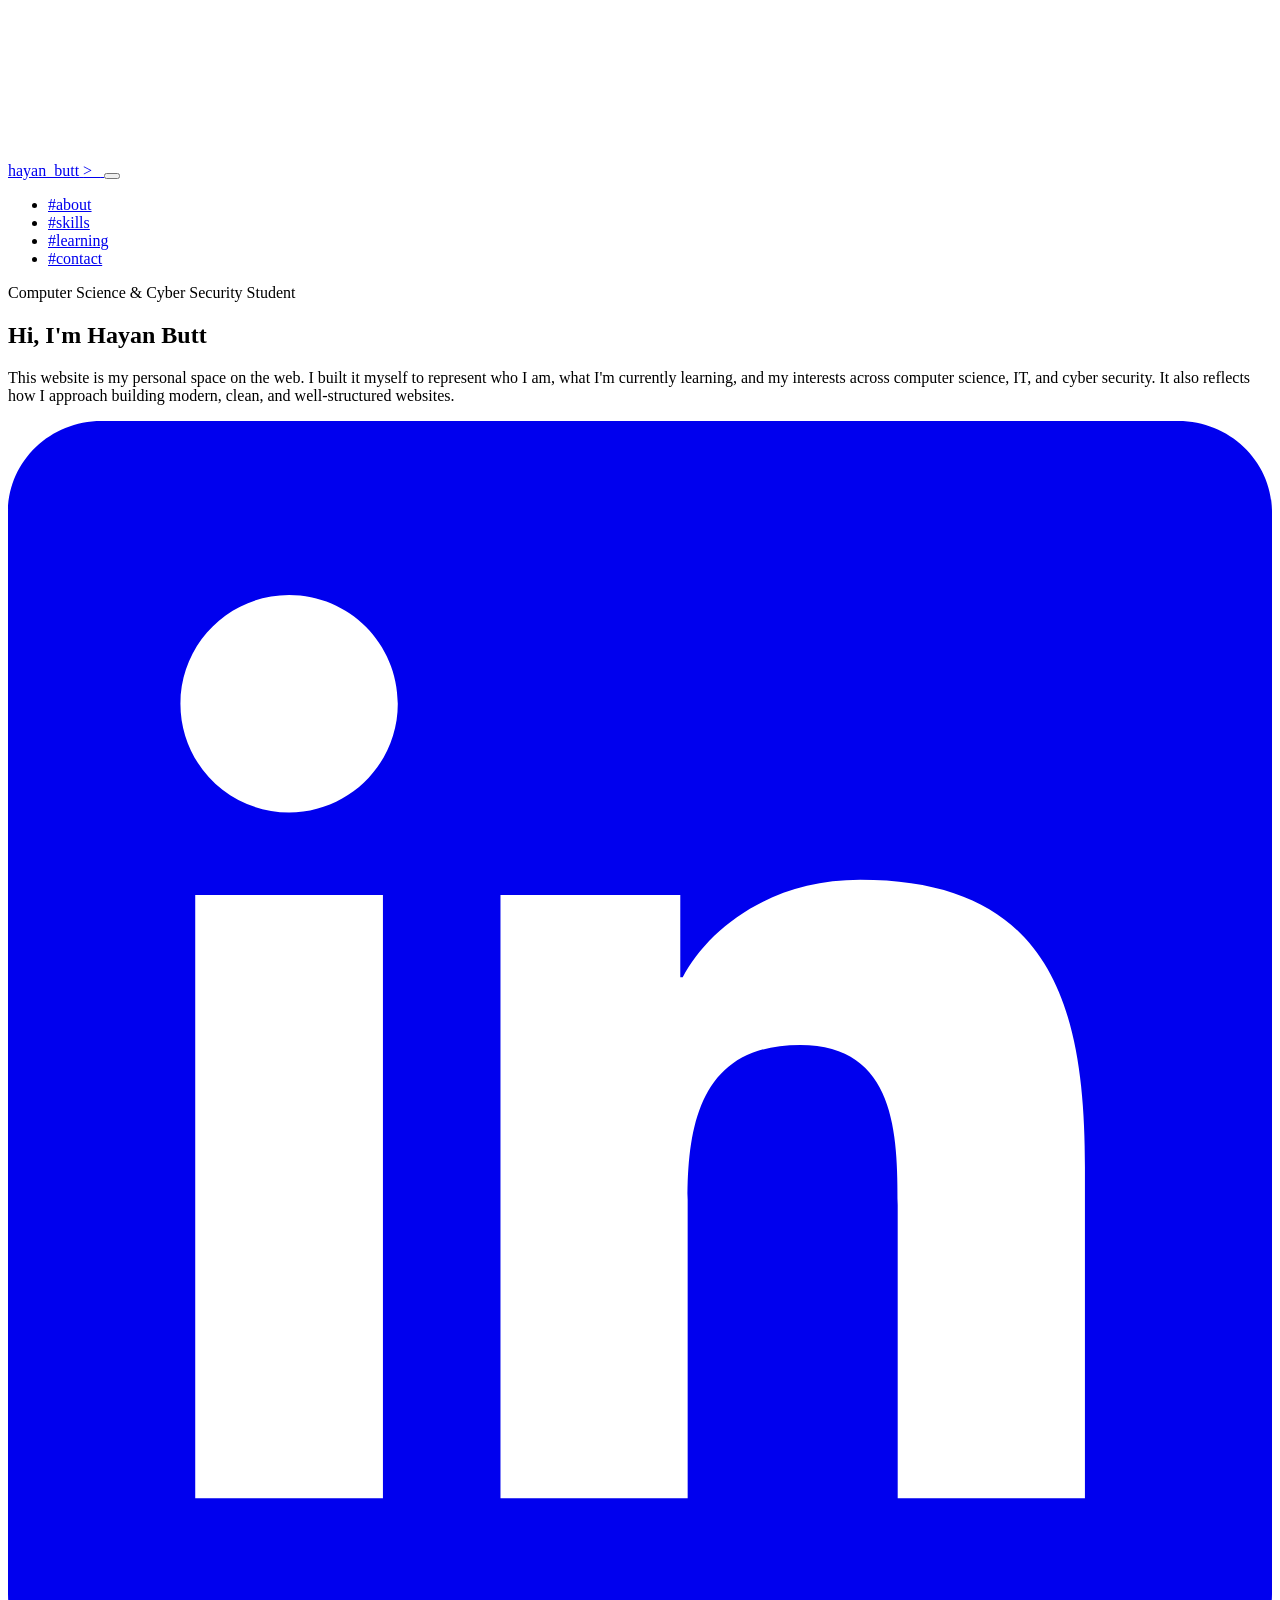
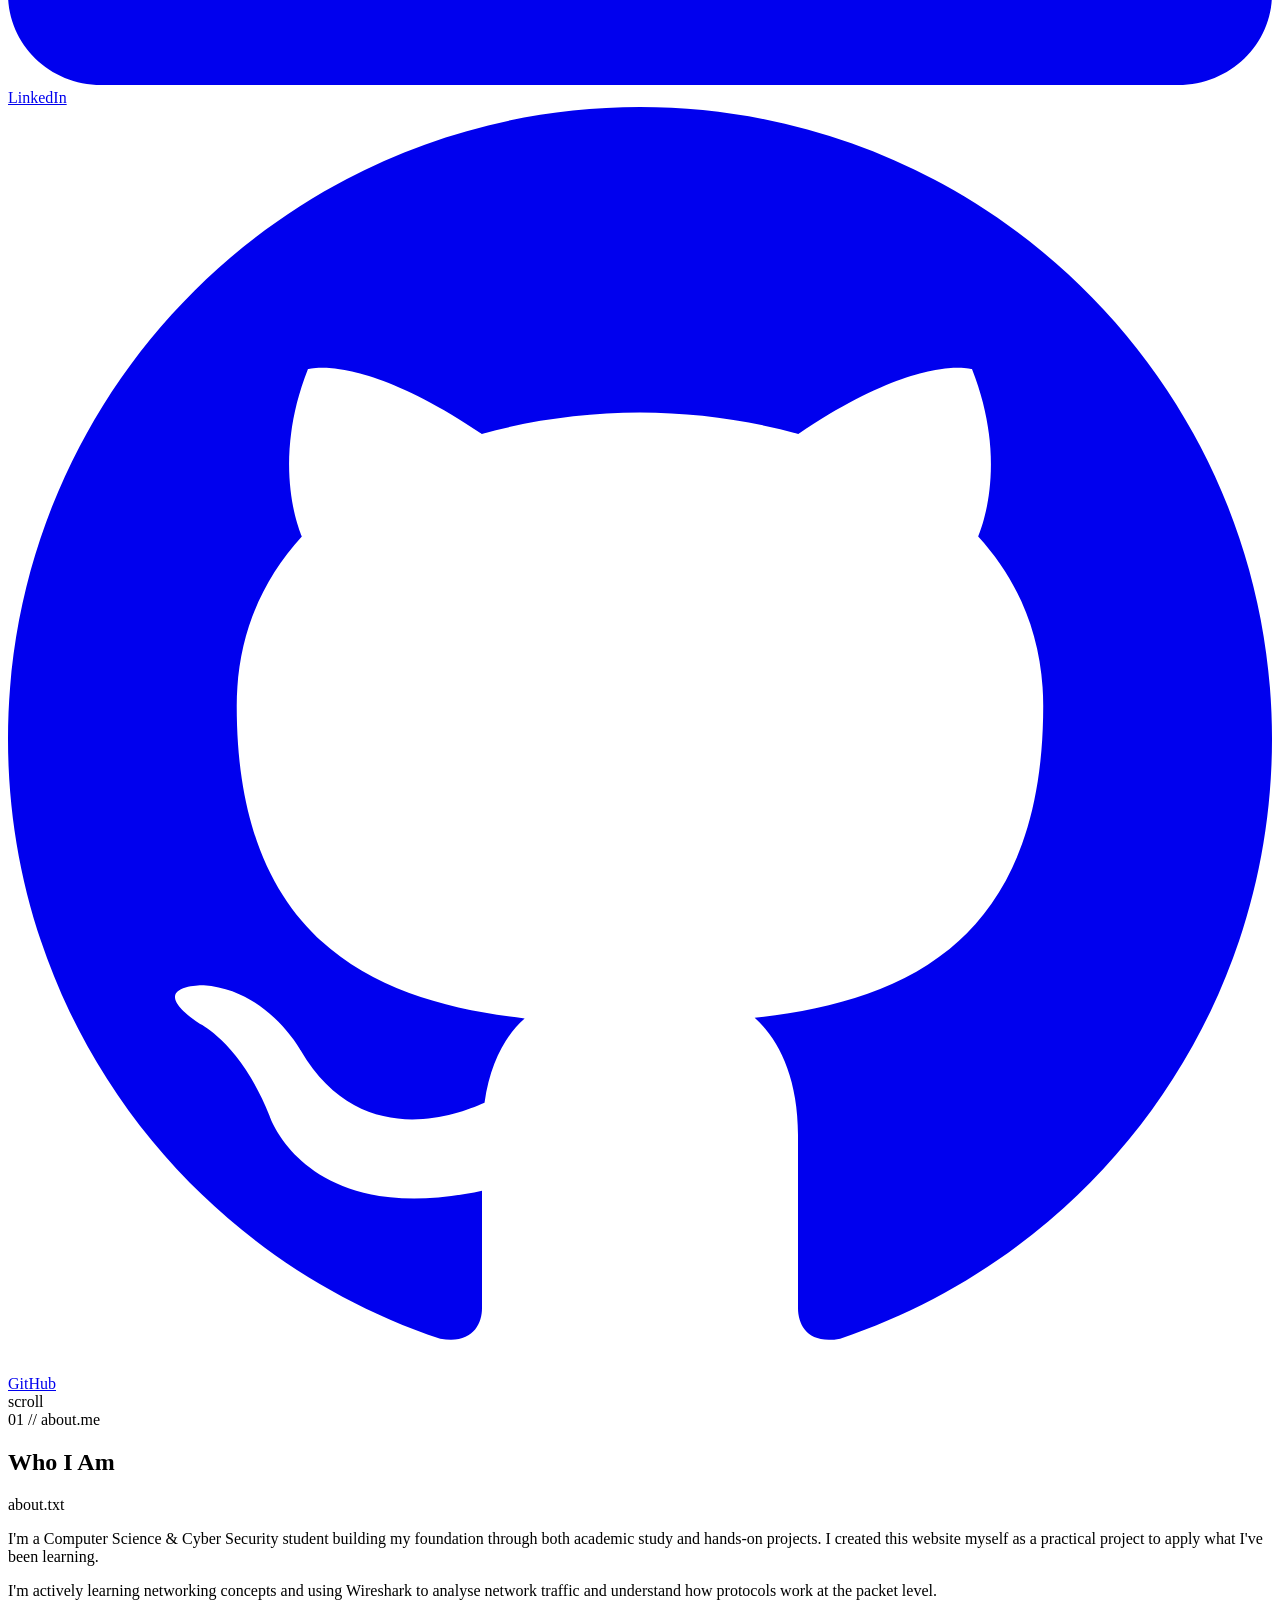
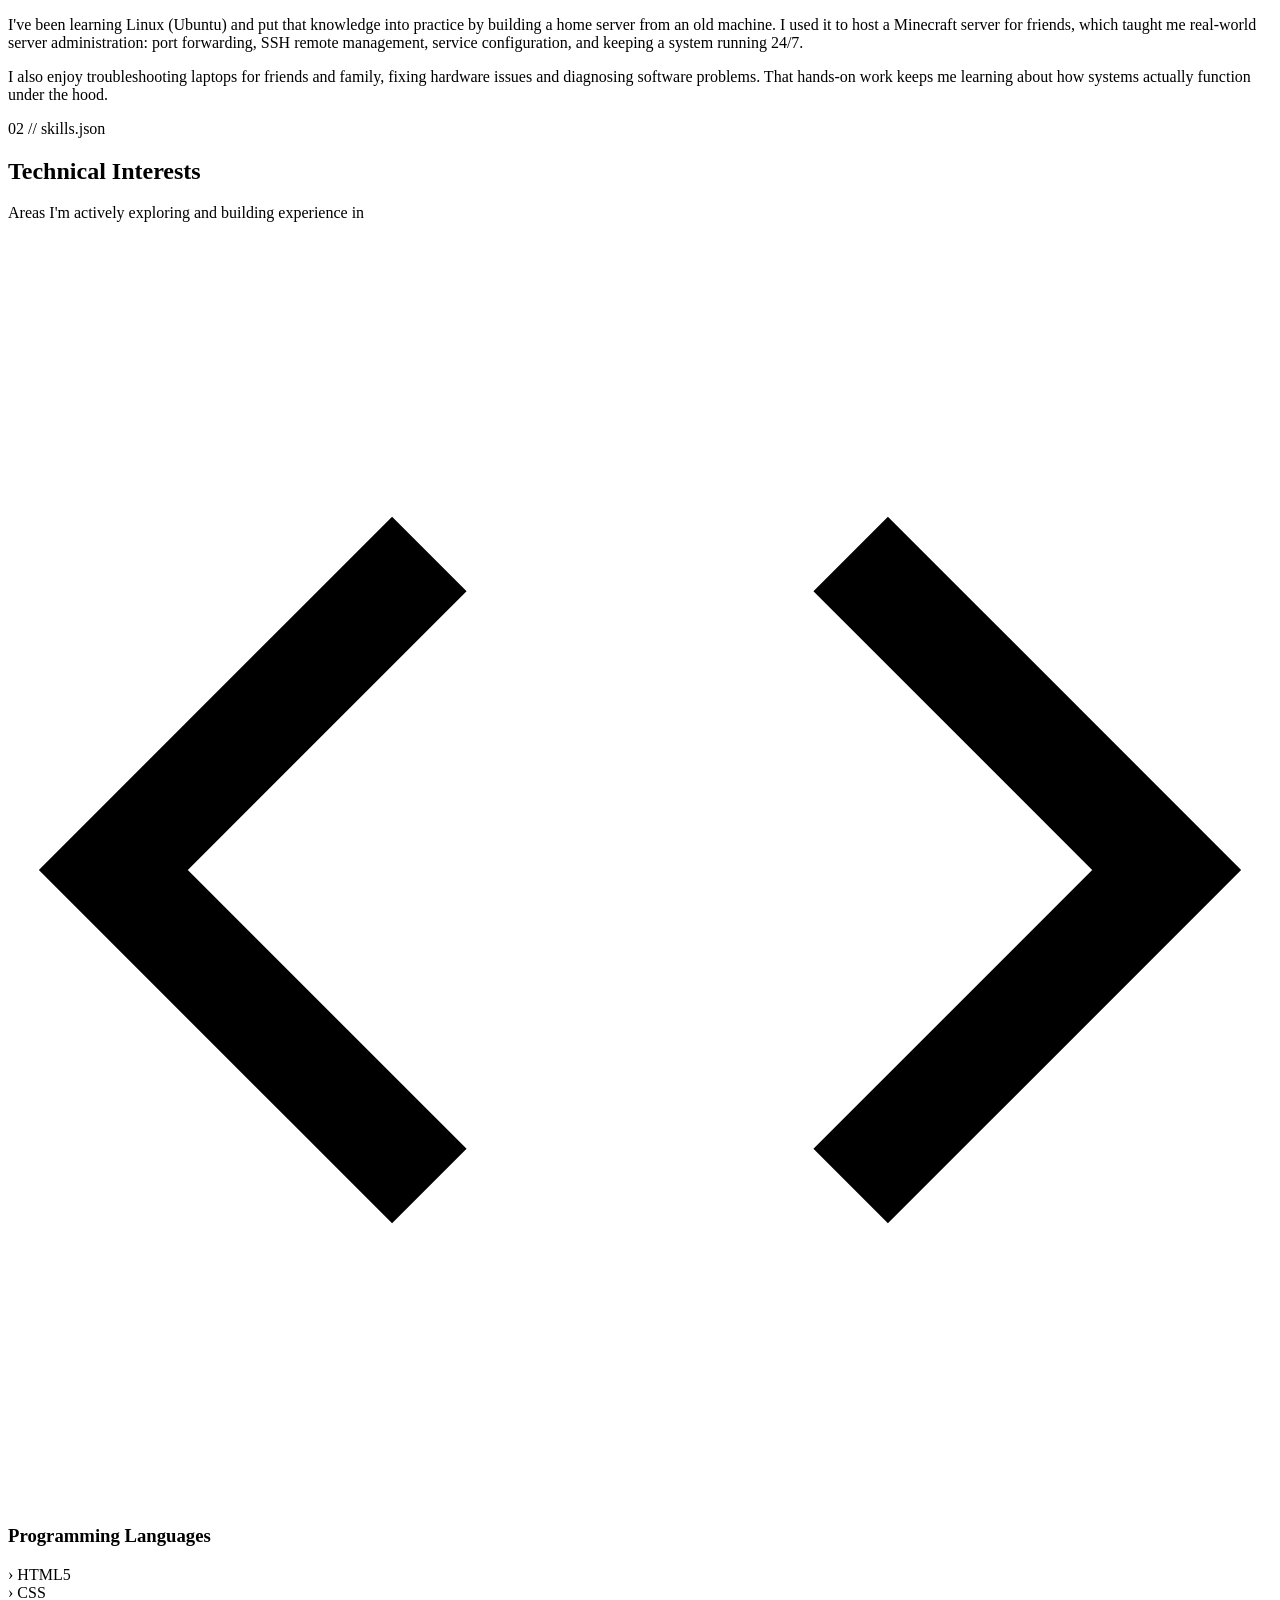
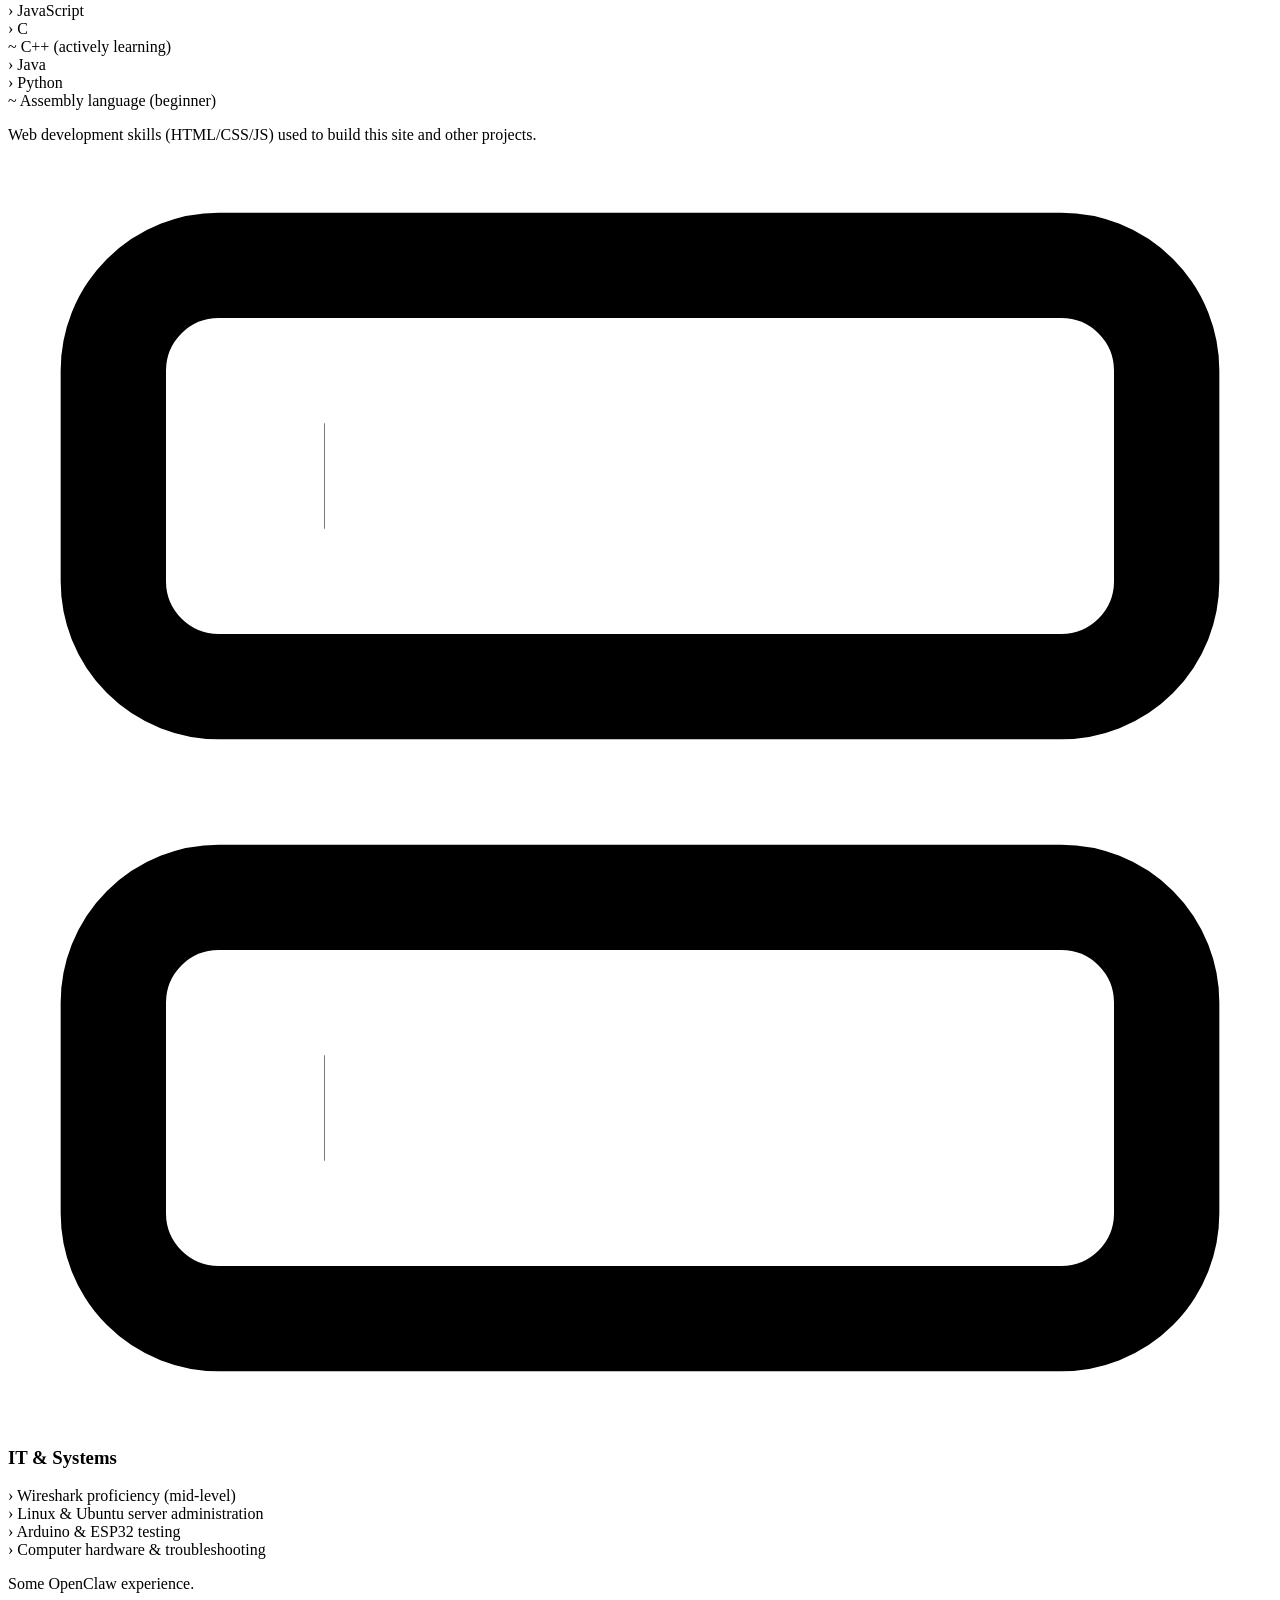
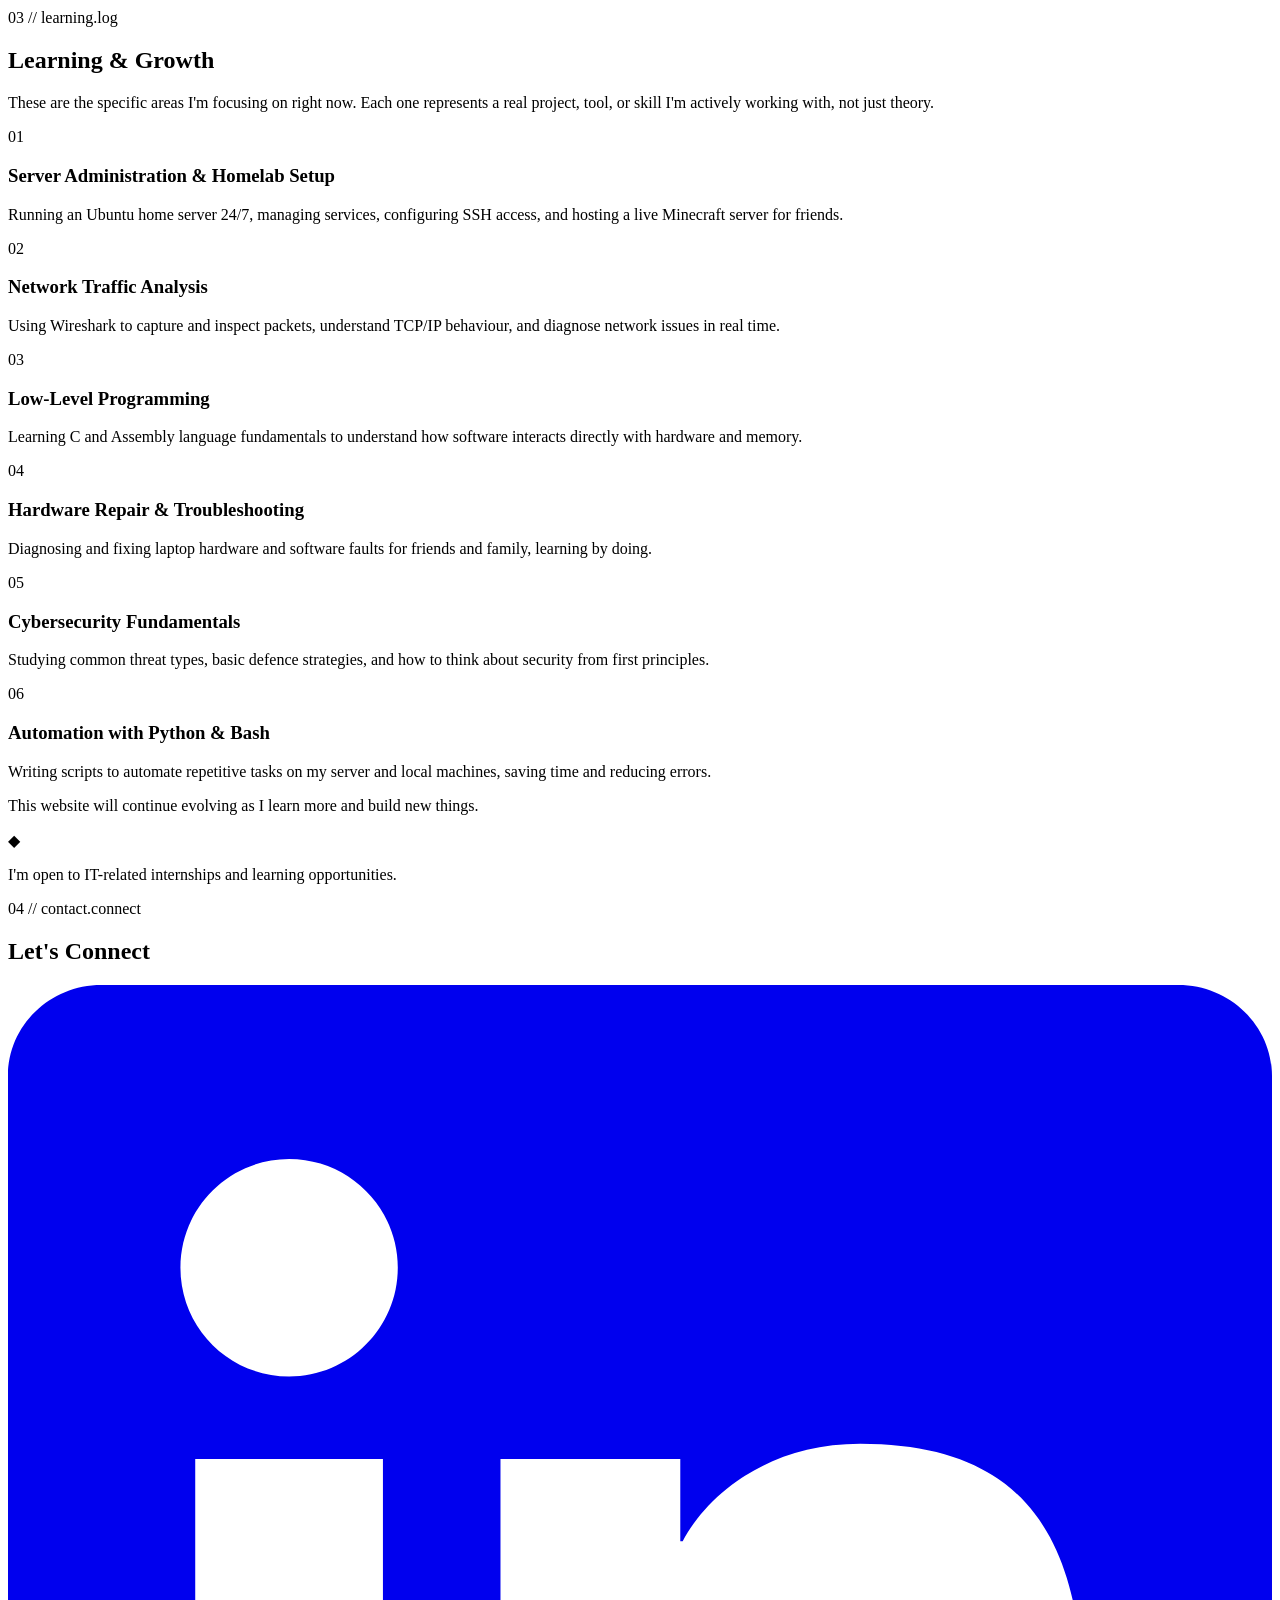
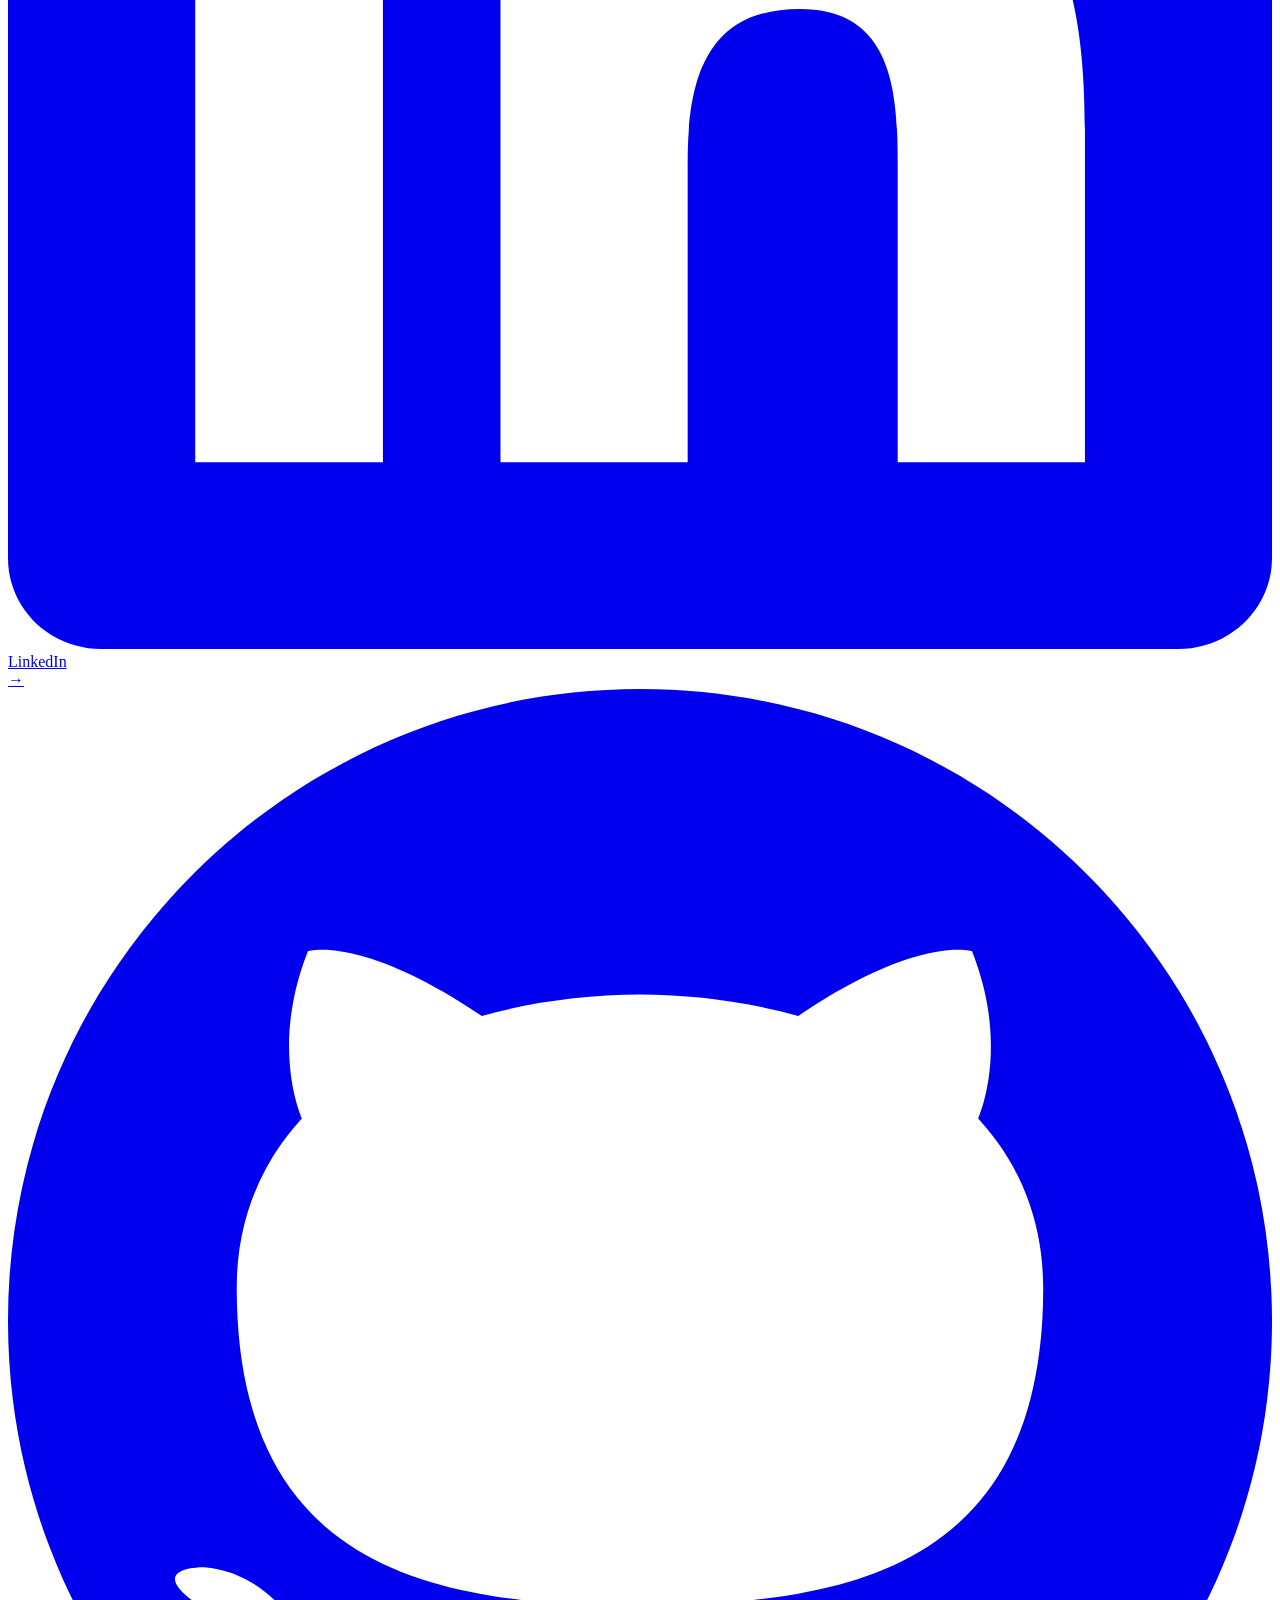
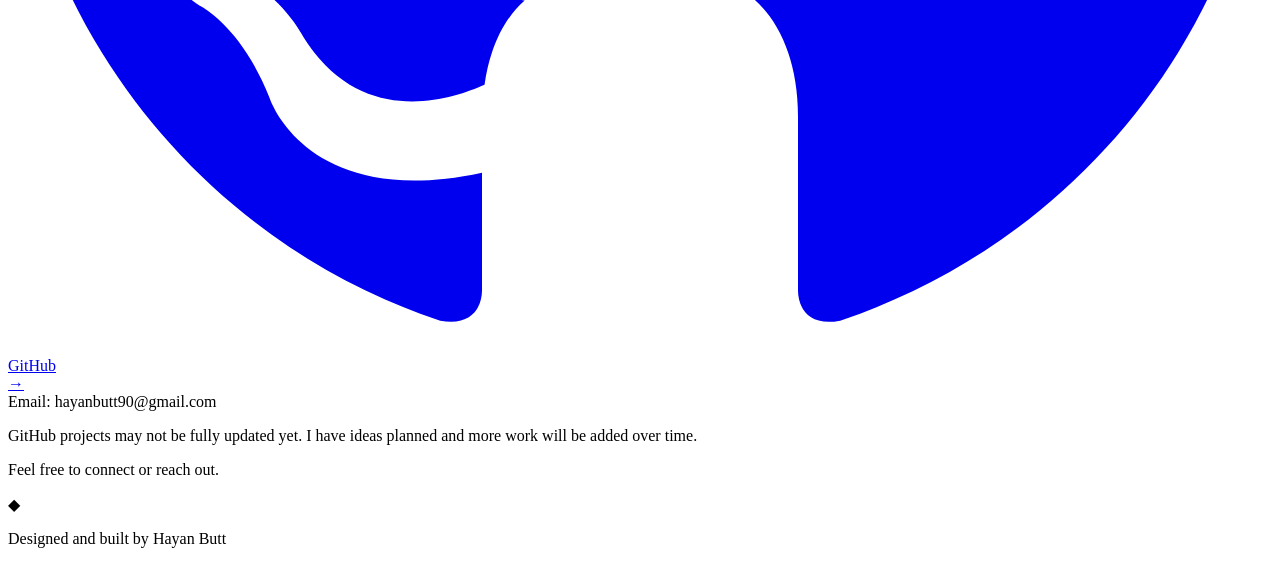
==== index.html @ 6e1349bf "Update index.html" ====
<!DOCTYPE html>
<html lang="en">
<head>
    <meta charset="UTF-8">
    <meta name="viewport" content="width=device-width, initial-scale=1.0">
    <meta name="description" content="Hayan Butt - Computer Science & Cyber Security Student. Personal website showcasing my learning journey in technology, networking, systems administration, and cyber security.">
    <meta name="keywords" content="Hayan Butt, Computer Science, Cyber Security, Networking, Linux, Student Portfolio">
    <meta name="author" content="Hayan Butt">
    <title>Hayan Butt | Computer Science & Cyber Security Student</title>
    <link rel="stylesheet" href="css/style.css">
    <link rel="preconnect" href="https://fonts.googleapis.com">
    <link rel="preconnect" href="https://fonts.gstatic.com" crossorigin>
    <link href="https://fonts.googleapis.com/css2?family=Inter:wght@300;400;500;600;700&family=JetBrains+Mono:wght@400;500;600&display=swap" rel="stylesheet">
<base target="_blank">
</head>
<body>
    <!-- Animated Background -->
    <div class="bg-effects">
        <canvas id="particleCanvas" class="particle-canvas"></canvas>
        <div class="grid-overlay"></div>
        <div class="scanline"></div>
        <div class="vignette"></div>
    </div>

    <!-- Navigation -->
    <nav class="navbar" id="navbar">
        <div class="nav-container">
            <a href="#hero" class="nav-logo">
                <span class="logo-text">hayan_butt</span>
                <span class="logo-cursor">>_</span>
            </a>
            <button class="nav-toggle" id="navToggle" aria-label="Toggle navigation">
                <span class="hamburger-line"></span>
                <span class="hamburger-line"></span>
                <span class="hamburger-line"></span>
            </button>
            <ul class="nav-menu" id="navMenu">
                <li><a href="#about" class="nav-link"><span class="nav-hash">#</span>about</a></li>
                <li><a href="#skills" class="nav-link"><span class="nav-hash">#</span>skills</a></li>
                <li><a href="#learning" class="nav-link"><span class="nav-hash">#</span>learning</a></li>
                <li><a href="#contact" class="nav-link"><span class="nav-hash">#</span>contact</a></li>
            </ul>
        </div>
    </nav>

    <!-- Hero Section -->
    <section class="hero" id="hero">
        <div class="container">
            <div class="hero-content">
                <div class="hero-badge fade-in-up">
                    <span class="badge-pulse"></span>
                    <span class="badge-text">Computer Science & Cyber Security Student</span>
                </div>
                <h1 class="hero-title fade-in-up" data-delay="100">
                    <span class="title-greeting">Hi, I'm</span>
                    <span class="title-name typewriter">Hayan Butt</span>
                </h1>
                <p class="hero-subtitle fade-in-up" data-delay="200">
                    This website is my personal space on the web. I built it myself to represent who I am, what I'm currently learning, and my interests across computer science, IT, and cyber security. It also reflects how I approach building modern, clean, and well-structured websites.
                </p>
                <div class="hero-buttons fade-in-up" data-delay="300">
                    <a href="https://www.linkedin.com/in/hayan-butt-582226296/" target="_blank" rel="noopener noreferrer" class="btn btn-primary">
                        <svg class="btn-icon" viewBox="0 0 24 24" fill="currentColor">
                            <path d="M20.447 20.452h-3.554v-5.569c0-1.328-.027-3.037-1.852-3.037-1.853 0-2.136 1.445-2.136 2.939v5.667H9.351V9h3.414v1.561h.046c.477-.9 1.637-1.85 3.37-1.85 3.601 0 4.267 2.37 4.267 5.455v6.286zM5.337 7.433c-1.144 0-2.063-.926-2.063-2.065 0-1.138.92-2.063 2.063-2.063 1.14 0 2.064.925 2.064 2.063 0 1.139-.925 2.065-2.064 2.065zm1.782 13.019H3.555V9h3.564v11.452zM22.225 0H1.771C.792 0 0 .774 0 1.729v20.542C0 23.227.792 24 1.771 24h20.451C23.2 24 24 23.227 24 22.271V1.729C24 .774 23.2 0 22.222 0h.003z"/>
                        </svg>
                        LinkedIn
                    </a>
                    <a href="https://github.com/Hayan-Butt" target="_blank" rel="noopener noreferrer" class="btn btn-secondary">
                        <svg class="btn-icon" viewBox="0 0 24 24" fill="currentColor">
                            <path d="M12 0c-6.626 0-12 5.373-12 12 0 5.302 3.438 9.8 8.207 11.387.599.111.793-.261.793-.577v-2.234c-3.338.726-4.033-1.416-4.033-1.416-.546-1.387-1.333-1.756-1.333-1.756-1.089-.745.083-.729.083-.729 1.205.084 1.839 1.237 1.839 1.237 1.07 1.834 2.807 1.304 3.492.997.107-.775.418-1.305.762-1.604-2.665-.305-5.467-1.334-5.467-5.931 0-1.311.469-2.381 1.236-3.221-.124-.303-.535-1.524.117-3.176 0 0 1.008-.322 3.301 1.23.957-.266 1.983-.399 3.003-.404 1.02.005 2.047.138 3.006.404 2.291-1.552 3.297-1.23 3.297-1.23.653 1.653.242 2.874.118 3.176.77.84 1.235 1.911 1.235 3.221 0 4.609-2.807 5.624-5.479 5.921.43.372.823 1.102.823 2.222v3.293c0 .319.192.694.801.576 4.765-1.589 8.199-6.086 8.199-11.386 0-6.627-5.373-12-12-12z"/>
                        </svg>
                        GitHub
                    </a>
                </div>
            </div>
        </div>
        <div class="scroll-hint">
            <div class="scroll-line"></div>
            <span class="scroll-text">scroll</span>
        </div>
    </section>

    <!-- About Me Section -->
    <section class="about section" id="about">
        <div class="container">
            <div class="section-header slide-in-left">
                <span class="section-tag">01 // about.me</span>
                <h2 class="section-title">Who I Am</h2>
            </div>
            <div class="about-content">
                <div class="about-main slide-in-left" data-delay="100">
                    <div class="terminal-box">
                        <div class="terminal-header">
                            <span class="terminal-dot red"></span>
                            <span class="terminal-dot yellow"></span>
                            <span class="terminal-dot green"></span>
                            <span class="terminal-title">about.txt</span>
                        </div>
                        <div class="terminal-body">
                            <p class="about-paragraph">
                                I'm a <span class="text-accent">Computer Science & Cyber Security student</span> building my foundation through both academic study and hands-on projects. I created this website myself as a practical project to apply what I've been learning.
                            </p>
                            <p class="about-paragraph">
                                I'm actively learning <span class="text-highlight">networking concepts</span> and using <span class="text-highlight">Wireshark</span> to analyse network traffic and understand how protocols work at the packet level.
                            </p>
                            <p class="about-paragraph">
                                I've been learning <span class="text-highlight">Linux (Ubuntu)</span> and put that knowledge into practice by building a <span class="text-accent">home server</span> from an old machine. I used it to host a <span class="text-accent">Minecraft server</span> for friends, which taught me real-world server administration: port forwarding, SSH remote management, service configuration, and keeping a system running 24/7.
                            </p>
                            <p class="about-paragraph">
                                I also enjoy <span class="text-accent">troubleshooting laptops</span> for friends and family, fixing hardware issues and diagnosing software problems. That hands-on work keeps me learning about how systems actually function under the hood.
                            </p>
                        </div>
                    </div>
                </div>
            </div>
        </div>
    </section>

    <!-- Skills Section -->
    <section class="skills section" id="skills">
        <div class="container">
            <div class="section-header fade-in-up">
                <span class="section-tag">02 // skills.json</span>
                <h2 class="section-title">Technical Interests</h2>
                <p class="section-subtitle">Areas I'm actively exploring and building experience in</p>
            </div>
            <div class="skills-grid">
                <!-- Programming Languages -->
                <div class="skill-card fade-in-up" data-delay="100">
                    <div class="skill-header">
                        <div class="skill-icon">
                            <svg viewBox="0 0 24 24" fill="none" stroke="currentColor" stroke-width="2">
                                <polyline points="16 18 22 12 16 6"></polyline>
                                <polyline points="8 6 2 12 8 18"></polyline>
                            </svg>
                        </div>
                        <h3 class="skill-title">Programming Languages</h3>
                    </div>
                    <div class="skill-items">
                        <div class="skill-item"><span class="skill-bullet">›</span> HTML5</div>
                        <div class="skill-item"><span class="skill-bullet">›</span> CSS</div>
                        <div class="skill-item"><span class="skill-bullet">›</span> JavaScript</div>
                        <div class="skill-item"><span class="skill-bullet">›</span> C</div>
                        <div class="skill-item learning"><span class="skill-bullet">~</span> C++ (actively learning)</div>
                        <div class="skill-item"><span class="skill-bullet">›</span> Java</div>
                        <div class="skill-item"><span class="skill-bullet">›</span> Python</div>
                        <div class="skill-item learning"><span class="skill-bullet">~</span> Assembly language (beginner)</div>
                    </div>
                    <p class="skill-note">Web development skills (HTML/CSS/JS) used to build this site and other projects.</p>
                </div>

                <!-- IT & Systems -->
                <div class="skill-card fade-in-up" data-delay="200">
                    <div class="skill-header">
                        <div class="skill-icon">
                            <svg viewBox="0 0 24 24" fill="none" stroke="currentColor" stroke-width="2">
                                <rect x="2" y="2" width="20" height="8" rx="2" ry="2"></rect>
                                <rect x="2" y="14" width="20" height="8" rx="2" ry="2"></rect>
                                <line x1="6" y1="6" x2="6.01" y2="6"></line>
                                <line x1="6" y1="18" x2="6.01" y2="18"></line>
                            </svg>
                        </div>
                        <h3 class="skill-title">IT & Systems</h3>
                    </div>
                    <div class="skill-items">
                        <div class="skill-item"><span class="skill-bullet">›</span> Wireshark proficiency (mid-level)</div>
                        <div class="skill-item"><span class="skill-bullet">›</span> Linux & Ubuntu server administration</div>
                        <div class="skill-item"><span class="skill-bullet">›</span> Arduino & ESP32 testing</div>
                        <div class="skill-item"><span class="skill-bullet">›</span> Computer hardware & troubleshooting</div>
                    </div>
                    <p class="skill-note">Some OpenClaw experience.</p>
                </div>
            </div>
        </div>
    </section>

    <!-- Learning & Growth Section -->
    <section class="learning section" id="learning">
        <div class="container">
            <div class="section-header fade-in-up">
                <span class="section-tag">03 // learning.log</span>
                <h2 class="section-title">Learning & Growth</h2>
            </div>
            <div class="learning-content">
                <div class="learning-intro fade-in-up" data-delay="100">
                    <p class="learning-lead">
                        These are the specific areas I'm focusing on right now. Each one represents a real project, tool, or skill I'm actively working with, not just theory.
                    </p>
                </div>
                <div class="focus-areas">
                    <div class="focus-card fade-in-up" data-delay="150">
                        <div class="focus-number">01</div>
                        <div class="focus-content">
                            <h3>Server Administration & Homelab Setup</h3>
                            <p>Running an Ubuntu home server 24/7, managing services, configuring SSH access, and hosting a live Minecraft server for friends.</p>
                        </div>
                    </div>
                    <div class="focus-card fade-in-up" data-delay="200">
                        <div class="focus-number">02</div>
                        <div class="focus-content">
                            <h3>Network Traffic Analysis</h3>
                            <p>Using Wireshark to capture and inspect packets, understand TCP/IP behaviour, and diagnose network issues in real time.</p>
                        </div>
                    </div>
                    <div class="focus-card fade-in-up" data-delay="250">
                        <div class="focus-number">03</div>
                        <div class="focus-content">
                            <h3>Low-Level Programming</h3>
                            <p>Learning C and Assembly language fundamentals to understand how software interacts directly with hardware and memory.</p>
                        </div>
                    </div>
                    <div class="focus-card fade-in-up" data-delay="300">
                        <div class="focus-number">04</div>
                        <div class="focus-content">
                            <h3>Hardware Repair & Troubleshooting</h3>
                            <p>Diagnosing and fixing laptop hardware and software faults for friends and family, learning by doing.</p>
                        </div>
                    </div>
                    <div class="focus-card fade-in-up" data-delay="350">
                        <div class="focus-number">05</div>
                        <div class="focus-content">
                            <h3>Cybersecurity Fundamentals</h3>
                            <p>Studying common threat types, basic defence strategies, and how to think about security from first principles.</p>
                        </div>
                    </div>
                    <div class="focus-card fade-in-up" data-delay="400">
                        <div class="focus-number">06</div>
                        <div class="focus-content">
                            <h3>Automation with Python & Bash</h3>
                            <p>Writing scripts to automate repetitive tasks on my server and local machines, saving time and reducing errors.</p>
                        </div>
                    </div>
                </div>
                <div class="learning-note fade-in-up" data-delay="450">
                    <p>This website will continue evolving as I learn more and build new things.</p>
                </div>
            </div>
        </div>
    </section>

    <!-- Internship Section -->
    <section class="internship section" id="internship">
        <div class="container">
            <div class="internship-content fade-in-up">
                <span class="internship-icon">&#9670;</span>
                <p class="internship-text">I'm open to IT-related internships and learning opportunities.</p>
            </div>
        </div>
    </section>

    <!-- Contact Section -->
    <section class="contact section" id="contact">
        <div class="container">
            <div class="section-header fade-in-up">
                <span class="section-tag">04 // contact.connect</span>
                <h2 class="section-title">Let's Connect</h2>
            </div>
            <div class="contact-content">
                <div class="contact-buttons fade-in-up" data-delay="100">
                    <a href="https://www.linkedin.com/in/hayan-butt-582226296/" target="_blank" rel="noopener noreferrer" class="contact-btn">
                        <div class="contact-btn-inner">
                            <svg class="contact-icon" viewBox="0 0 24 24" fill="currentColor">
                                <path d="M20.447 20.452h-3.554v-5.569c0-1.328-.027-3.037-1.852-3.037-1.853 0-2.136 1.445-2.136 2.939v5.667H9.351V9h3.414v1.561h.046c.477-.9 1.637-1.85 3.37-1.85 3.601 0 4.267 2.37 4.267 5.455v6.286zM5.337 7.433c-1.144 0-2.063-.926-2.063-2.065 0-1.138.92-2.063 2.063-2.063 1.14 0 2.064.925 2.064 2.063 0 1.139-.925 2.065-2.064 2.065zm1.782 13.019H3.555V9h3.564v11.452zM22.225 0H1.771C.792 0 0 .774 0 1.729v20.542C0 23.227.792 24 1.771 24h20.451C23.2 24 24 23.227 24 22.271V1.729C24 .774 23.2 0 22.222 0h.003z"/>
                            </svg>
                            <span class="contact-label">LinkedIn</span>
                        </div>
                        <span class="contact-arrow">&#8594;</span>
                    </a>
                    <a href="https://github.com/Hayan-Butt" target="_blank" rel="noopener noreferrer" class="contact-btn">
                        <div class="contact-btn-inner">
                            <svg class="contact-icon" viewBox="0 0 24 24" fill="currentColor">
                                <path d="M12 0c-6.626 0-12 5.373-12 12 0 5.302 3.438 9.8 8.207 11.387.599.111.793-.261.793-.577v-2.234c-3.338.726-4.033-1.416-4.033-1.416-.546-1.387-1.333-1.756-1.333-1.756-1.089-.745.083-.729.083-.729 1.205.084 1.839 1.237 1.839 1.237 1.07 1.834 2.807 1.304 3.492.997.107-.775.418-1.305.762-1.604-2.665-.305-5.467-1.334-5.467-5.931 0-1.311.469-2.381 1.236-3.221-.124-.303-.535-1.524.117-3.176 0 0 1.008-.322 3.301 1.23.957-.266 1.983-.399 3.003-.404 1.02.005 2.047.138 3.006.404 2.291-1.552 3.297-1.23 3.297-1.23.653 1.653.242 2.874.118 3.176.77.84 1.235 1.911 1.235 3.221 0 4.609-2.807 5.624-5.479 5.921.43.372.823 1.102.823 2.222v3.293c0 .319.192.694.801.576 4.765-1.589 8.199-6.086 8.199-11.386 0-6.627-5.373-12-12-12z"/>
                            </svg>
                            <span class="contact-label">GitHub</span>
                        </div>
                        <span class="contact-arrow">&#8594;</span>
                    </a>
                </div>
                <div class="contact-email fade-in-up" data-delay="150">
                    <span class="email-label">Email:</span>
                    <span class="email-address">hayanbutt90@gmail.com</span>
                </div>
                <div class="contact-note fade-in-up" data-delay="200">
                    <p>GitHub projects may not be fully updated yet. I have ideas planned and more work will be added over time.</p>
                    <p class="contact-cta">Feel free to connect or reach out.</p>
                </div>
            </div>
        </div>
    </section>

    <!-- Footer -->
    <footer class="footer">
        <div class="container">
            <div class="footer-content">
                <div class="footer-divider">
                    <span class="divider-line"></span>
                    <span class="divider-icon">&#9670;</span>
                    <span class="divider-line"></span>
                </div>
                <p class="footer-text">Designed and built by <span class="footer-name">Hayan Butt</span></p>
            </div>
        </div>
    </footer>

    <script src="js/main.js"></script>
</body>
</html>
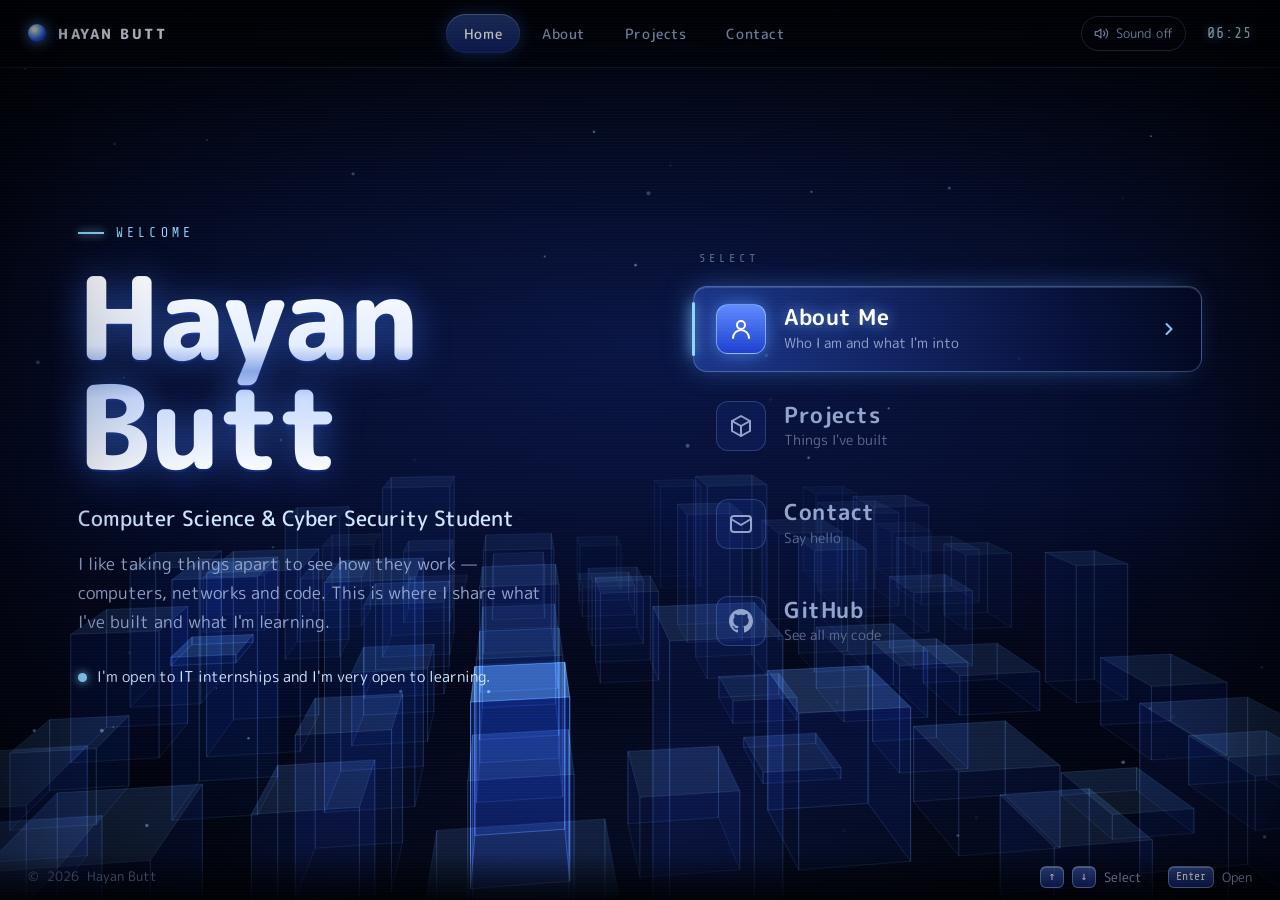
==== commit 1050c1cf: "Updating Website style" ====
--- a/index.html
+++ b/index.html
@@ -3,304 +3,97 @@
 <head>
     <meta charset="UTF-8">
     <meta name="viewport" content="width=device-width, initial-scale=1.0">
-    <meta name="description" content="Hayan Butt - Computer Science & Cyber Security Student. Personal website showcasing my learning journey in technology, networking, systems administration, and cyber security.">
-    <meta name="keywords" content="Hayan Butt, Computer Science, Cyber Security, Networking, Linux, Student Portfolio">
+    <title>Hayan Butt</title>
+    <meta name="description" content="Hayan Butt — Computer Science &amp; Cyber Security student. Open to IT internships and always eager to learn.">
     <meta name="author" content="Hayan Butt">
-    <title>Hayan Butt | Computer Science & Cyber Security Student</title>
-    <link rel="stylesheet" href="css/style.css">
+    <meta name="theme-color" content="#01030a">
+    <meta property="og:type" content="website">
+    <meta property="og:title" content="Hayan Butt">
+    <meta property="og:description" content="Computer Science &amp; Cyber Security student. Open to IT internships and always eager to learn.">
+    <meta property="og:url" content="https://hayan-butt.github.io/hayans-website/">
+    <link rel="icon" type="image/svg+xml" href="favicon.svg">
     <link rel="preconnect" href="https://fonts.googleapis.com">
     <link rel="preconnect" href="https://fonts.gstatic.com" crossorigin>
-    <link href="https://fonts.googleapis.com/css2?family=Inter:wght@300;400;500;600;700&family=JetBrains+Mono:wght@400;500;600&display=swap" rel="stylesheet">
-<base target="_blank">
+    <link href="https://fonts.googleapis.com/css2?family=M+PLUS+Rounded+1c:wght@400;500;700;800&family=Share+Tech+Mono&display=swap" rel="stylesheet">
+    <link rel="stylesheet" href="css/style.css">
 </head>
-<body>
-    <!-- Animated Background -->
-    <div class="bg-effects">
-        <canvas id="particleCanvas" class="particle-canvas"></canvas>
-        <div class="grid-overlay"></div>
-        <div class="scanline"></div>
-        <div class="vignette"></div>
+<body class="page-home" data-page="home">
+    <a class="skip-link" href="#main">Skip to content</a>
+
+    <!-- Startup sequence (plays once per visit) -->
+    <div class="boot" id="boot" aria-hidden="true">
+        <div class="boot-light"></div>
+        <div class="boot-cubes" id="bootCubes"></div>
+        <div class="boot-text">
+            <span class="boot-name">HAYAN BUTT</span>
+            <span class="boot-sub">PORTFOLIO</span>
+        </div>
+        <span class="boot-skip">CLICK TO SKIP</span>
     </div>
 
-    <!-- Navigation -->
-    <nav class="navbar" id="navbar">
-        <div class="nav-container">
-            <a href="#hero" class="nav-logo">
-                <span class="logo-text">hayan_butt</span>
-                <span class="logo-cursor">>_</span>
+    <canvas class="bg-canvas" id="bg" aria-hidden="true"></canvas>
+    <div class="fog" aria-hidden="true"></div>
+    <div class="crt" aria-hidden="true"></div>
+
+    <header class="topbar">
+        <a href="index.html" class="brand"><span class="brand-orb"></span>HAYAN BUTT</a>
+        <nav class="tabs" aria-label="Main">
+            <a href="index.html" class="tab active" aria-current="page">Home</a>
+            <a href="about.html" class="tab">About</a>
+            <a href="projects.html" class="tab">Projects</a>
+            <a href="contact.html" class="tab">Contact</a>
+        </nav>
+        <div class="top-right">
+            <button class="sound-btn" id="soundBtn" aria-pressed="false" type="button">
+                <svg viewBox="0 0 24 24" fill="none" stroke="currentColor" stroke-width="2" stroke-linecap="round" stroke-linejoin="round"><path d="M11 5 6 9H2v6h4l5 4V5z"/><path d="M15.5 8.5a5 5 0 0 1 0 7M19 5a10 10 0 0 1 0 14"/></svg>
+                <span class="sound-label">Sound off</span>
+            </button>
+            <span class="clock" id="clock">--:--</span>
+        </div>
+    </header>
+
+    <main class="screen" id="main">
+        <section>
+            <p class="eyebrow rise" style="--d:0">Welcome</p>
+            <h1 class="home-title chrome rise" style="--d:1">Hayan<br>Butt</h1>
+            <p class="home-role rise" style="--d:2">Computer Science &amp; Cyber Security Student</p>
+            <p class="home-intro rise" style="--d:3">I like taking things apart to see how they work — computers, networks and code. This is where I share what I've built and what I'm learning.</p>
+            <p class="home-note rise" style="--d:4"><span class="orb"></span>I'm open to IT internships and I'm very open to learning.</p>
+        </section>
+
+        <nav class="main-menu" data-menu aria-label="Main menu">
+            <p class="menu-label rise" style="--d:2">SELECT</p>
+            <a href="about.html" class="menu-item is-selected rise" style="--d:3">
+                <span class="mi-icon"><svg viewBox="0 0 24 24" fill="none" stroke="currentColor" stroke-width="2" stroke-linecap="round" stroke-linejoin="round"><circle cx="12" cy="8" r="4"/><path d="M4 21a8 8 0 0 1 16 0"/></svg></span>
+                <span><strong>About Me</strong><small>Who I am and what I'm into</small></span>
+                <span class="mi-arrow"><svg viewBox="0 0 24 24" fill="none" stroke="currentColor" stroke-width="2.5" stroke-linecap="round" stroke-linejoin="round"><path d="m9 18 6-6-6-6"/></svg></span>
             </a>
-            <button class="nav-toggle" id="navToggle" aria-label="Toggle navigation">
-                <span class="hamburger-line"></span>
-                <span class="hamburger-line"></span>
-                <span class="hamburger-line"></span>
-            </button>
-            <ul class="nav-menu" id="navMenu">
-                <li><a href="#about" class="nav-link"><span class="nav-hash">#</span>about</a></li>
-                <li><a href="#skills" class="nav-link"><span class="nav-hash">#</span>skills</a></li>
-                <li><a href="#learning" class="nav-link"><span class="nav-hash">#</span>learning</a></li>
-                <li><a href="#contact" class="nav-link"><span class="nav-hash">#</span>contact</a></li>
-            </ul>
-        </div>
-    </nav>
+            <a href="projects.html" class="menu-item rise" style="--d:4">
+                <span class="mi-icon"><svg viewBox="0 0 24 24" fill="none" stroke="currentColor" stroke-width="2" stroke-linecap="round" stroke-linejoin="round"><path d="m12 2 9 5v10l-9 5-9-5V7z"/><path d="m3 7 9 5 9-5M12 12v10"/></svg></span>
+                <span><strong>Projects</strong><small>Things I've built</small></span>
+                <span class="mi-arrow"><svg viewBox="0 0 24 24" fill="none" stroke="currentColor" stroke-width="2.5" stroke-linecap="round" stroke-linejoin="round"><path d="m9 18 6-6-6-6"/></svg></span>
+            </a>
+            <a href="contact.html" class="menu-item rise" style="--d:5">
+                <span class="mi-icon"><svg viewBox="0 0 24 24" fill="none" stroke="currentColor" stroke-width="2" stroke-linecap="round" stroke-linejoin="round"><rect x="2" y="4" width="20" height="16" rx="3"/><path d="m22 7-10 6L2 7"/></svg></span>
+                <span><strong>Contact</strong><small>Say hello</small></span>
+                <span class="mi-arrow"><svg viewBox="0 0 24 24" fill="none" stroke="currentColor" stroke-width="2.5" stroke-linecap="round" stroke-linejoin="round"><path d="m9 18 6-6-6-6"/></svg></span>
+            </a>
+            <a href="https://github.com/Hayan-Butt" target="_blank" rel="noopener noreferrer" class="menu-item rise" style="--d:6">
+                <span class="mi-icon"><svg viewBox="0 0 24 24" fill="currentColor"><path d="M12 0c-6.626 0-12 5.373-12 12 0 5.302 3.438 9.8 8.207 11.387.599.111.793-.261.793-.577v-2.234c-3.338.726-4.033-1.416-4.033-1.416-.546-1.387-1.333-1.756-1.333-1.756-1.089-.745.083-.729.083-.729 1.205.084 1.839 1.237 1.839 1.237 1.07 1.834 2.807 1.304 3.492.997.107-.775.418-1.305.762-1.604-2.665-.305-5.467-1.334-5.467-5.931 0-1.311.469-2.381 1.236-3.221-.124-.303-.535-1.524.117-3.176 0 0 1.008-.322 3.301 1.23.957-.266 1.983-.399 3.003-.404 1.02.005 2.047.138 3.006.404 2.291-1.552 3.297-1.23 3.297-1.23.653 1.653.242 2.874.118 3.176.77.84 1.235 1.911 1.235 3.221 0 4.609-2.807 5.624-5.479 5.921.43.372.823 1.102.823 2.222v3.293c0 .319.192.694.801.576 4.765-1.589 8.199-6.086 8.199-11.386 0-6.627-5.373-12-12-12z"/></svg></span>
+                <span><strong>GitHub</strong><small>See all my code</small></span>
+                <span class="mi-arrow"><svg viewBox="0 0 24 24" fill="none" stroke="currentColor" stroke-width="2.5" stroke-linecap="round" stroke-linejoin="round"><path d="M7 17 17 7M8 7h9v9"/></svg></span>
+            </a>
+        </nav>
+    </main>
 
-    <!-- Hero Section -->
-    <section class="hero" id="hero">
-        <div class="container">
-            <div class="hero-content">
-                <div class="hero-badge fade-in-up">
-                    <span class="badge-pulse"></span>
-                    <span class="badge-text">Computer Science & Cyber Security Student</span>
-                </div>
-                <h1 class="hero-title fade-in-up" data-delay="100">
-                    <span class="title-greeting">Hi, I'm</span>
-                    <span class="title-name typewriter">Hayan Butt</span>
-                </h1>
-                <p class="hero-subtitle fade-in-up" data-delay="200">
-                    This website is my personal space on the web. I built it myself to represent who I am, what I'm currently learning, and my interests across computer science, IT, and cyber security. It also reflects how I approach building modern, clean, and well-structured websites.
-                </p>
-                <div class="hero-buttons fade-in-up" data-delay="300">
-                    <a href="https://www.linkedin.com/in/hayan-butt-582226296/" target="_blank" rel="noopener noreferrer" class="btn btn-primary">
-                        <svg class="btn-icon" viewBox="0 0 24 24" fill="currentColor">
-                            <path d="M20.447 20.452h-3.554v-5.569c0-1.328-.027-3.037-1.852-3.037-1.853 0-2.136 1.445-2.136 2.939v5.667H9.351V9h3.414v1.561h.046c.477-.9 1.637-1.85 3.37-1.85 3.601 0 4.267 2.37 4.267 5.455v6.286zM5.337 7.433c-1.144 0-2.063-.926-2.063-2.065 0-1.138.92-2.063 2.063-2.063 1.14 0 2.064.925 2.064 2.063 0 1.139-.925 2.065-2.064 2.065zm1.782 13.019H3.555V9h3.564v11.452zM22.225 0H1.771C.792 0 0 .774 0 1.729v20.542C0 23.227.792 24 1.771 24h20.451C23.2 24 24 23.227 24 22.271V1.729C24 .774 23.2 0 22.222 0h.003z"/>
-                        </svg>
-                        LinkedIn
-                    </a>
-                    <a href="https://github.com/Hayan-Butt" target="_blank" rel="noopener noreferrer" class="btn btn-secondary">
-                        <svg class="btn-icon" viewBox="0 0 24 24" fill="currentColor">
-                            <path d="M12 0c-6.626 0-12 5.373-12 12 0 5.302 3.438 9.8 8.207 11.387.599.111.793-.261.793-.577v-2.234c-3.338.726-4.033-1.416-4.033-1.416-.546-1.387-1.333-1.756-1.333-1.756-1.089-.745.083-.729.083-.729 1.205.084 1.839 1.237 1.839 1.237 1.07 1.834 2.807 1.304 3.492.997.107-.775.418-1.305.762-1.604-2.665-.305-5.467-1.334-5.467-5.931 0-1.311.469-2.381 1.236-3.221-.124-.303-.535-1.524.117-3.176 0 0 1.008-.322 3.301 1.23.957-.266 1.983-.399 3.003-.404 1.02.005 2.047.138 3.006.404 2.291-1.552 3.297-1.23 3.297-1.23.653 1.653.242 2.874.118 3.176.77.84 1.235 1.911 1.235 3.221 0 4.609-2.807 5.624-5.479 5.921.43.372.823 1.102.823 2.222v3.293c0 .319.192.694.801.576 4.765-1.589 8.199-6.086 8.199-11.386 0-6.627-5.373-12-12-12z"/>
-                        </svg>
-                        GitHub
-                    </a>
-                </div>
-            </div>
-        </div>
-        <div class="scroll-hint">
-            <div class="scroll-line"></div>
-            <span class="scroll-text">scroll</span>
-        </div>
-    </section>
+    <footer class="hintbar">
+        <span class="credit">© <span class="year">2026</span> Hayan Butt</span>
+        <span><kbd>↑</kbd><kbd>↓</kbd> Select</span>
+        <span><kbd>Enter</kbd> Open</span>
+    </footer>
 
-    <!-- About Me Section -->
-    <section class="about section" id="about">
-        <div class="container">
-            <div class="section-header slide-in-left">
-                <span class="section-tag">01 // about.me</span>
-                <h2 class="section-title">Who I Am</h2>
-            </div>
-            <div class="about-content">
-                <div class="about-main slide-in-left" data-delay="100">
-                    <div class="terminal-box">
-                        <div class="terminal-header">
-                            <span class="terminal-dot red"></span>
-                            <span class="terminal-dot yellow"></span>
-                            <span class="terminal-dot green"></span>
-                            <span class="terminal-title">about.txt</span>
-                        </div>
-                        <div class="terminal-body">
-                            <p class="about-paragraph">
-                                I'm a <span class="text-accent">Computer Science & Cyber Security student</span> building my foundation through both academic study and hands-on projects. I created this website myself as a practical project to apply what I've been learning.
-                            </p>
-                            <p class="about-paragraph">
-                                I'm actively learning <span class="text-highlight">networking concepts</span> and using <span class="text-highlight">Wireshark</span> to analyse network traffic and understand how protocols work at the packet level.
-                            </p>
-                            <p class="about-paragraph">
-                                I've been learning <span class="text-highlight">Linux (Ubuntu)</span> and put that knowledge into practice by building a <span class="text-accent">home server</span> from an old machine. I used it to host a <span class="text-accent">Minecraft server</span> for friends, which taught me real-world server administration: port forwarding, SSH remote management, service configuration, and keeping a system running 24/7.
-                            </p>
-                            <p class="about-paragraph">
-                                I also enjoy <span class="text-accent">troubleshooting laptops</span> for friends and family, fixing hardware issues and diagnosing software problems. That hands-on work keeps me learning about how systems actually function under the hood.
-                            </p>
-                        </div>
-                    </div>
-                </div>
-            </div>
-        </div>
-    </section>
-
-    <!-- Skills Section -->
-    <section class="skills section" id="skills">
-        <div class="container">
-            <div class="section-header fade-in-up">
-                <span class="section-tag">02 // skills.json</span>
-                <h2 class="section-title">Technical Interests</h2>
-                <p class="section-subtitle">Areas I'm actively exploring and building experience in</p>
-            </div>
-            <div class="skills-grid">
-                <!-- Programming Languages -->
-                <div class="skill-card fade-in-up" data-delay="100">
-                    <div class="skill-header">
-                        <div class="skill-icon">
-                            <svg viewBox="0 0 24 24" fill="none" stroke="currentColor" stroke-width="2">
-                                <polyline points="16 18 22 12 16 6"></polyline>
-                                <polyline points="8 6 2 12 8 18"></polyline>
-                            </svg>
-                        </div>
-                        <h3 class="skill-title">Programming Languages</h3>
-                    </div>
-                    <div class="skill-items">
-                        <div class="skill-item"><span class="skill-bullet">›</span> HTML5</div>
-                        <div class="skill-item"><span class="skill-bullet">›</span> CSS</div>
-                        <div class="skill-item"><span class="skill-bullet">›</span> JavaScript</div>
-                        <div class="skill-item"><span class="skill-bullet">›</span> C</div>
-                        <div class="skill-item learning"><span class="skill-bullet">~</span> C++ (actively learning)</div>
-                        <div class="skill-item"><span class="skill-bullet">›</span> Java</div>
-                        <div class="skill-item"><span class="skill-bullet">›</span> Python</div>
-                        <div class="skill-item learning"><span class="skill-bullet">~</span> Assembly language (beginner)</div>
-                    </div>
-                    <p class="skill-note">Web development skills (HTML/CSS/JS) used to build this site and other projects.</p>
-                </div>
-
-                <!-- IT & Systems -->
-                <div class="skill-card fade-in-up" data-delay="200">
-                    <div class="skill-header">
-                        <div class="skill-icon">
-                            <svg viewBox="0 0 24 24" fill="none" stroke="currentColor" stroke-width="2">
-                                <rect x="2" y="2" width="20" height="8" rx="2" ry="2"></rect>
-                                <rect x="2" y="14" width="20" height="8" rx="2" ry="2"></rect>
-                                <line x1="6" y1="6" x2="6.01" y2="6"></line>
-                                <line x1="6" y1="18" x2="6.01" y2="18"></line>
-                            </svg>
-                        </div>
-                        <h3 class="skill-title">IT & Systems</h3>
-                    </div>
-                    <div class="skill-items">
-                        <div class="skill-item"><span class="skill-bullet">›</span> Wireshark proficiency (mid-level)</div>
-                        <div class="skill-item"><span class="skill-bullet">›</span> Linux & Ubuntu server administration</div>
-                        <div class="skill-item"><span class="skill-bullet">›</span> Arduino & ESP32 testing</div>
-                        <div class="skill-item"><span class="skill-bullet">›</span> Computer hardware & troubleshooting</div>
-                    </div>
-                    <p class="skill-note">Some OpenClaw experience.</p>
-                </div>
-            </div>
-        </div>
-    </section>
-
-    <!-- Learning & Growth Section -->
-    <section class="learning section" id="learning">
-        <div class="container">
-            <div class="section-header fade-in-up">
-                <span class="section-tag">03 // learning.log</span>
-                <h2 class="section-title">Learning & Growth</h2>
-            </div>
-            <div class="learning-content">
-                <div class="learning-intro fade-in-up" data-delay="100">
-                    <p class="learning-lead">
-                        These are the specific areas I'm focusing on right now. Each one represents a real project, tool, or skill I'm actively working with, not just theory.
-                    </p>
-                </div>
-                <div class="focus-areas">
-                    <div class="focus-card fade-in-up" data-delay="150">
-                        <div class="focus-number">01</div>
-                        <div class="focus-content">
-                            <h3>Server Administration & Homelab Setup</h3>
-                            <p>Running an Ubuntu home server 24/7, managing services, configuring SSH access, and hosting a live Minecraft server for friends.</p>
-                        </div>
-                    </div>
-                    <div class="focus-card fade-in-up" data-delay="200">
-                        <div class="focus-number">02</div>
-                        <div class="focus-content">
-                            <h3>Network Traffic Analysis</h3>
-                            <p>Using Wireshark to capture and inspect packets, understand TCP/IP behaviour, and diagnose network issues in real time.</p>
-                        </div>
-                    </div>
-                    <div class="focus-card fade-in-up" data-delay="250">
-                        <div class="focus-number">03</div>
-                        <div class="focus-content">
-                            <h3>Low-Level Programming</h3>
-                            <p>Learning C and Assembly language fundamentals to understand how software interacts directly with hardware and memory.</p>
-                        </div>
-                    </div>
-                    <div class="focus-card fade-in-up" data-delay="300">
-                        <div class="focus-number">04</div>
-                        <div class="focus-content">
-                            <h3>Hardware Repair & Troubleshooting</h3>
-                            <p>Diagnosing and fixing laptop hardware and software faults for friends and family, learning by doing.</p>
-                        </div>
-                    </div>
-                    <div class="focus-card fade-in-up" data-delay="350">
-                        <div class="focus-number">05</div>
-                        <div class="focus-content">
-                            <h3>Cybersecurity Fundamentals</h3>
-                            <p>Studying common threat types, basic defence strategies, and how to think about security from first principles.</p>
-                        </div>
-                    </div>
-                    <div class="focus-card fade-in-up" data-delay="400">
-                        <div class="focus-number">06</div>
-                        <div class="focus-content">
-                            <h3>Automation with Python & Bash</h3>
-                            <p>Writing scripts to automate repetitive tasks on my server and local machines, saving time and reducing errors.</p>
-                        </div>
-                    </div>
-                </div>
-                <div class="learning-note fade-in-up" data-delay="450">
-                    <p>This website will continue evolving as I learn more and build new things.</p>
-                </div>
-            </div>
-        </div>
-    </section>
-
-    <!-- Internship Section -->
-    <section class="internship section" id="internship">
-        <div class="container">
-            <div class="internship-content fade-in-up">
-                <span class="internship-icon">&#9670;</span>
-                <p class="internship-text">I'm open to IT-related internships and learning opportunities.</p>
-            </div>
-        </div>
-    </section>
-
-    <!-- Contact Section -->
-    <section class="contact section" id="contact">
-        <div class="container">
-            <div class="section-header fade-in-up">
-                <span class="section-tag">04 // contact.connect</span>
-                <h2 class="section-title">Let's Connect</h2>
-            </div>
-            <div class="contact-content">
-                <div class="contact-buttons fade-in-up" data-delay="100">
-                    <a href="https://www.linkedin.com/in/hayan-butt-582226296/" target="_blank" rel="noopener noreferrer" class="contact-btn">
-                        <div class="contact-btn-inner">
-                            <svg class="contact-icon" viewBox="0 0 24 24" fill="currentColor">
-                                <path d="M20.447 20.452h-3.554v-5.569c0-1.328-.027-3.037-1.852-3.037-1.853 0-2.136 1.445-2.136 2.939v5.667H9.351V9h3.414v1.561h.046c.477-.9 1.637-1.85 3.37-1.85 3.601 0 4.267 2.37 4.267 5.455v6.286zM5.337 7.433c-1.144 0-2.063-.926-2.063-2.065 0-1.138.92-2.063 2.063-2.063 1.14 0 2.064.925 2.064 2.063 0 1.139-.925 2.065-2.064 2.065zm1.782 13.019H3.555V9h3.564v11.452zM22.225 0H1.771C.792 0 0 .774 0 1.729v20.542C0 23.227.792 24 1.771 24h20.451C23.2 24 24 23.227 24 22.271V1.729C24 .774 23.2 0 22.222 0h.003z"/>
-                            </svg>
-                            <span class="contact-label">LinkedIn</span>
-                        </div>
-                        <span class="contact-arrow">&#8594;</span>
-                    </a>
-                    <a href="https://github.com/Hayan-Butt" target="_blank" rel="noopener noreferrer" class="contact-btn">
-                        <div class="contact-btn-inner">
-                            <svg class="contact-icon" viewBox="0 0 24 24" fill="currentColor">
-                                <path d="M12 0c-6.626 0-12 5.373-12 12 0 5.302 3.438 9.8 8.207 11.387.599.111.793-.261.793-.577v-2.234c-3.338.726-4.033-1.416-4.033-1.416-.546-1.387-1.333-1.756-1.333-1.756-1.089-.745.083-.729.083-.729 1.205.084 1.839 1.237 1.839 1.237 1.07 1.834 2.807 1.304 3.492.997.107-.775.418-1.305.762-1.604-2.665-.305-5.467-1.334-5.467-5.931 0-1.311.469-2.381 1.236-3.221-.124-.303-.535-1.524.117-3.176 0 0 1.008-.322 3.301 1.23.957-.266 1.983-.399 3.003-.404 1.02.005 2.047.138 3.006.404 2.291-1.552 3.297-1.23 3.297-1.23.653 1.653.242 2.874.118 3.176.77.84 1.235 1.911 1.235 3.221 0 4.609-2.807 5.624-5.479 5.921.43.372.823 1.102.823 2.222v3.293c0 .319.192.694.801.576 4.765-1.589 8.199-6.086 8.199-11.386 0-6.627-5.373-12-12-12z"/>
-                            </svg>
-                            <span class="contact-label">GitHub</span>
-                        </div>
-                        <span class="contact-arrow">&#8594;</span>
-                    </a>
-                </div>
-                <div class="contact-email fade-in-up" data-delay="150">
-                    <span class="email-label">Email:</span>
-                    <span class="email-address">hayanbutt90@gmail.com</span>
-                </div>
-                <div class="contact-note fade-in-up" data-delay="200">
-                    <p>GitHub projects may not be fully updated yet. I have ideas planned and more work will be added over time.</p>
-                    <p class="contact-cta">Feel free to connect or reach out.</p>
-                </div>
-            </div>
-        </div>
-    </section>
-
-    <!-- Footer -->
-    <footer class="footer">
-        <div class="container">
-            <div class="footer-content">
-                <div class="footer-divider">
-                    <span class="divider-line"></span>
-                    <span class="divider-icon">&#9670;</span>
-                    <span class="divider-line"></span>
-                </div>
-                <p class="footer-text">Designed and built by <span class="footer-name">Hayan Butt</span></p>
-            </div>
-        </div>
-    </footer>
+    <div class="toast" id="toast" role="status" aria-live="polite"></div>
+    <div class="fade" id="fade" aria-hidden="true"></div>
 
     <script src="js/main.js"></script>
 </body>
--- a/css/style.css
+++ b/css/style.css
@@ -0,0 +1,446 @@
+/* =========================================================
+   Hayan Butt — Personal Website
+   Late-90s / early-2000s console menu aesthetic
+   ========================================================= */
+
+:root {
+    --bg: #01030a;
+    --bg-2: #040a1f;
+    --blue: #2c5bff;
+    --blue-2: #1838c8;
+    --cyan: #8ad6ff;
+    --ice: #cfe6ff;
+    --violet: #8a7dff;
+    --text: #e9f0ff;
+    --muted: #93a4cc;
+    --dim: #5d6b91;
+    --line: rgba(150, 190, 255, .22);
+    --line-strong: rgba(170, 210, 255, .45);
+    --panel: linear-gradient(180deg, rgba(52, 92, 210, .30) 0%, rgba(14, 28, 82, .34) 48%, rgba(6, 12, 40, .5) 100%);
+    --panel-hi: inset 0 1px 0 rgba(255, 255, 255, .22), inset 0 0 0 1px rgba(160, 200, 255, .08);
+    --glow: 0 0 24px rgba(70, 140, 255, .45);
+    --radius: 16px;
+    --font: "M PLUS Rounded 1c", "Nunito", system-ui, sans-serif;
+    --mono: "Share Tech Mono", ui-monospace, monospace;
+    --ease: cubic-bezier(.22, .8, .24, 1);
+    --top-h: 68px;
+}
+
+*, *::before, *::after { box-sizing: border-box; margin: 0; padding: 0; }
+html { scroll-behavior: smooth; }
+body {
+    min-height: 100vh;
+    min-height: 100svh;
+    font-family: var(--font);
+    background: var(--bg);
+    color: var(--text);
+    line-height: 1.7;
+    -webkit-font-smoothing: antialiased;
+    overflow-x: hidden;
+    display: flex;
+    flex-direction: column;
+}
+a { color: inherit; text-decoration: none; }
+button { font: inherit; color: inherit; background: none; border: 0; cursor: pointer; }
+ul, ol { list-style: none; }
+svg { display: block; }
+strong { font-weight: 700; color: #fff; }
+::selection { background: rgba(80, 140, 255, .45); color: #fff; }
+:focus-visible { outline: 2px solid var(--cyan); outline-offset: 3px; border-radius: 8px; }
+
+.skip-link { position: fixed; left: 16px; top: -60px; z-index: 300; padding: 10px 16px; border-radius: 10px; background: var(--blue); color: #fff; font-weight: 700; transition: top .2s; }
+.skip-link:focus { top: 12px; }
+
+/* ---------- Atmosphere ---------- */
+.bg-canvas { position: fixed; inset: 0; width: 100%; height: 100%; z-index: -3; }
+.fog {
+    position: fixed; inset: 0; z-index: -4; pointer-events: none;
+    background:
+        radial-gradient(90vw 55vh at 50% 38%, rgba(30, 70, 220, .22), transparent 70%),
+        radial-gradient(60vw 40vh at 50% 100%, rgba(40, 90, 255, .14), transparent 70%),
+        linear-gradient(180deg, #01030a 0%, #030820 55%, #01030a 100%);
+}
+.crt {
+    position: fixed; inset: 0; z-index: 250; pointer-events: none;
+    background: repeating-linear-gradient(180deg, rgba(255, 255, 255, .018) 0 1px, transparent 1px 3px);
+    box-shadow: inset 0 0 180px rgba(0, 0, 0, .75);
+}
+
+/* Page fade (enter + leave) */
+.fade { position: fixed; inset: 0; background: #000; z-index: 240; pointer-events: none; animation: fadeOut .7s var(--ease) both; }
+.fade.leaving { animation: fadeIn .35s ease both; }
+@keyframes fadeOut { from { opacity: 1; } to { opacity: 0; } }
+@keyframes fadeIn { from { opacity: 0; } to { opacity: 1; } }
+
+/* ---------- Top bar ---------- */
+.topbar {
+    position: sticky; top: 0; z-index: 100; height: var(--top-h);
+    display: flex; align-items: center; gap: 20px; padding: 0 28px;
+    background: linear-gradient(180deg, rgba(1, 3, 10, .9), rgba(1, 3, 10, .55));
+    backdrop-filter: blur(10px); -webkit-backdrop-filter: blur(10px);
+    border-bottom: 1px solid rgba(120, 170, 255, .12);
+}
+.brand { display: flex; align-items: center; gap: 12px; font-weight: 800; letter-spacing: .18em; font-size: 14px; white-space: nowrap; }
+.brand-orb {
+    width: 18px; height: 18px; border-radius: 50%;
+    background: radial-gradient(circle at 35% 30%, #fff 0 10%, #9fd8ff 25%, #2c5bff 60%, #0a1a6e 100%);
+    box-shadow: 0 0 14px rgba(90, 160, 255, .9);
+    animation: orb 3s ease-in-out infinite;
+}
+@keyframes orb { 50% { box-shadow: 0 0 22px rgba(120, 190, 255, 1); transform: scale(1.08); } }
+
+.tabs { display: flex; gap: 4px; margin: 0 auto; }
+.tab {
+    position: relative; padding: 8px 18px; border-radius: 999px; font-size: 14px; font-weight: 500; color: var(--muted);
+    letter-spacing: .04em; transition: color .25s, background .25s;
+}
+.tab:hover { color: #fff; background: rgba(90, 140, 255, .12); }
+.tab.active { color: #fff; background: linear-gradient(180deg, rgba(80, 130, 255, .45), rgba(30, 60, 190, .45)); box-shadow: var(--panel-hi), 0 0 18px rgba(60, 120, 255, .35); }
+
+.top-right { display: flex; align-items: center; gap: 14px; }
+.sound-btn {
+    display: inline-flex; align-items: center; gap: 7px; padding: 6px 12px; border-radius: 999px; font-size: 12.5px; color: var(--muted);
+    border: 1px solid var(--line); transition: all .25s;
+}
+.sound-btn svg { width: 15px; height: 15px; }
+.sound-btn:hover { color: #fff; border-color: var(--line-strong); }
+.sound-btn[aria-pressed="true"] { color: var(--cyan); border-color: rgba(138, 214, 255, .5); }
+.clock { font-family: var(--mono); font-size: 15px; color: var(--ice); letter-spacing: .06em; min-width: 52px; text-align: right; text-shadow: 0 0 10px rgba(140, 200, 255, .6); }
+
+/* ---------- Layout ---------- */
+.screen { flex: 1; width: 100%; max-width: 1180px; margin: 0 auto; padding: 48px 28px 96px; }
+.page-head { margin-bottom: 40px; }
+.eyebrow { font-family: var(--mono); font-size: 13px; letter-spacing: .32em; text-transform: uppercase; color: var(--cyan); display: flex; align-items: center; gap: 12px; }
+.eyebrow::before { content: ""; width: 26px; height: 2px; background: var(--cyan); box-shadow: 0 0 8px var(--cyan); }
+.page-title { font-size: clamp(38px, 6vw, 64px); font-weight: 800; line-height: 1.05; margin: 14px 0 12px; letter-spacing: -.01em; }
+.page-sub { color: var(--muted); font-size: 17px; max-width: 620px; }
+
+.chrome {
+    background: linear-gradient(180deg, #ffffff 0%, #e4eeff 38%, #8aa6e6 50%, #c9dbff 62%, #ffffff 100%);
+    -webkit-background-clip: text; background-clip: text; color: transparent;
+    filter: drop-shadow(0 0 18px rgba(80, 140, 255, .45)) drop-shadow(0 2px 0 rgba(10, 30, 120, .8));
+}
+
+/* Glass panel */
+.panel {
+    position: relative; border-radius: var(--radius); background: var(--panel); border: 1px solid var(--line);
+    box-shadow: var(--panel-hi), 0 20px 50px -20px rgba(0, 0, 0, .8);
+    backdrop-filter: blur(8px); -webkit-backdrop-filter: blur(8px);
+    overflow: hidden;
+}
+.panel::before {
+    content: ""; position: absolute; left: 0; right: 0; top: 0; height: 46%; pointer-events: none;
+    background: linear-gradient(180deg, rgba(255, 255, 255, .08), rgba(255, 255, 255, 0));
+}
+
+.section { margin-top: 72px; }
+.section-title { display: flex; align-items: center; gap: 14px; font-size: 24px; font-weight: 800; margin-bottom: 22px; letter-spacing: .02em; }
+.section-title .num { font-family: var(--mono); font-size: 13px; font-weight: 400; color: var(--cyan); padding: 3px 9px; border-radius: 6px; border: 1px solid rgba(138, 214, 255, .4); }
+.section-title::after { content: ""; flex: 1; height: 1px; background: linear-gradient(90deg, var(--line-strong), transparent); }
+
+/* Buttons */
+.btn {
+    display: inline-flex; align-items: center; justify-content: center; gap: 10px; padding: 13px 24px; border-radius: 12px;
+    font-weight: 700; font-size: 15px; letter-spacing: .03em; position: relative; overflow: hidden;
+    transition: transform .25s var(--ease), box-shadow .25s, border-color .25s;
+}
+.btn svg { width: 18px; height: 18px; }
+.btn-primary {
+    color: #fff; border: 1px solid rgba(170, 210, 255, .6);
+    background: linear-gradient(180deg, #5f8bff 0%, #2c5bff 48%, #1838c8 52%, #2a56f0 100%);
+    box-shadow: inset 0 1px 0 rgba(255, 255, 255, .5), 0 8px 24px -8px rgba(44, 91, 255, .9);
+    text-shadow: 0 1px 1px rgba(0, 0, 40, .5);
+}
+.btn-primary:hover { transform: translateY(-2px); box-shadow: inset 0 1px 0 rgba(255, 255, 255, .5), 0 12px 30px -8px rgba(80, 140, 255, 1); }
+.btn-glass { border: 1px solid var(--line-strong); background: rgba(40, 70, 170, .18); box-shadow: var(--panel-hi); }
+.btn-glass:hover { transform: translateY(-2px); border-color: var(--cyan); box-shadow: var(--panel-hi), var(--glow); }
+
+/* Bottom hint bar */
+.hintbar {
+    position: fixed; left: 0; right: 0; bottom: 0; z-index: 90; height: 46px;
+    display: flex; align-items: center; justify-content: flex-end; gap: 26px; padding: 0 28px;
+    background: linear-gradient(0deg, rgba(1, 3, 10, .92), rgba(1, 3, 10, 0));
+    font-size: 13px; color: var(--muted);
+}
+.hintbar span { display: inline-flex; align-items: center; gap: 8px; }
+.hintbar .credit { margin-right: auto; color: var(--dim); font-size: 12.5px; }
+kbd {
+    font-family: var(--mono); font-size: 11.5px; min-width: 24px; height: 22px; padding: 0 7px; display: inline-grid; place-items: center;
+    border-radius: 6px; color: #fff; border: 1px solid var(--line-strong);
+    background: linear-gradient(180deg, rgba(90, 140, 255, .5), rgba(30, 60, 180, .5));
+    box-shadow: inset 0 1px 0 rgba(255, 255, 255, .3);
+}
+
+/* =========================================================
+   Boot sequence
+   ========================================================= */
+.boot { position: fixed; inset: 0; z-index: 400; background: #000; display: none; place-items: center; overflow: hidden; cursor: pointer; }
+.boot.run { display: grid; animation: bootOut .8s ease 3.6s forwards; }
+.boot-light {
+    position: absolute; width: 140vmax; height: 140vmax; border-radius: 50%;
+    background: radial-gradient(circle, rgba(120, 180, 255, .55) 0%, rgba(40, 90, 255, .25) 18%, rgba(10, 30, 120, .12) 38%, transparent 60%);
+    transform: scale(0); animation: bootLight 2.4s var(--ease) .2s forwards;
+}
+.boot-cubes { position: absolute; inset: 0; }
+.boot-cubes i {
+    position: absolute; width: 10px; height: 10px; border: 1px solid rgba(160, 210, 255, .9); background: rgba(80, 140, 255, .3);
+    box-shadow: 0 0 12px rgba(100, 170, 255, .9); opacity: 0;
+    animation: bootDrift 2.2s var(--ease) forwards;
+}
+.boot-text { position: relative; text-align: center; }
+.boot-name {
+    display: block; font-size: clamp(30px, 6vw, 64px); font-weight: 800; letter-spacing: 1.2em; margin-right: -1.2em;
+    opacity: 0; animation: bootName 1.6s var(--ease) 1.3s forwards;
+}
+.boot-sub {
+    display: block; font-family: var(--mono); font-size: 13px; letter-spacing: .6em; margin-right: -.6em; color: var(--cyan); margin-top: 14px;
+    opacity: 0; animation: fadeInSoft 1s ease 2.2s forwards;
+}
+.boot-skip { position: absolute; bottom: 28px; right: 28px; font-family: var(--mono); font-size: 12px; color: var(--dim); letter-spacing: .2em; }
+@keyframes bootLight { 0% { transform: scale(0); opacity: 0; } 40% { opacity: 1; } 100% { transform: scale(1); opacity: .9; } }
+@keyframes bootDrift { 0% { opacity: 0; transform: translate(var(--dx), var(--dy)) rotate(0); } 30% { opacity: 1; } 100% { opacity: 0; transform: translate(0, 0) rotate(360deg) scale(.4); } }
+@keyframes bootName { from { opacity: 0; letter-spacing: 1.2em; margin-right: -1.2em; filter: blur(8px); } to { opacity: 1; letter-spacing: .32em; margin-right: -.32em; filter: blur(0); } }
+@keyframes fadeInSoft { to { opacity: 1; } }
+@keyframes bootOut { to { opacity: 0; visibility: hidden; } }
+
+/* =========================================================
+   Home / main menu
+   ========================================================= */
+.page-home .screen { display: grid; grid-template-columns: 1.1fr 1fr; align-items: center; gap: 56px; padding-top: 24px; padding-bottom: 80px; min-height: calc(100svh - var(--top-h)); }
+.home-title { font-size: clamp(56px, 9vw, 116px); font-weight: 800; line-height: .95; margin: 18px 0 20px; letter-spacing: -.01em; }
+.home-role { font-size: clamp(17px, 2vw, 21px); color: var(--ice); font-weight: 500; }
+.home-intro { color: var(--muted); font-size: 17px; max-width: 470px; margin-top: 14px; }
+.home-note { display: inline-flex; align-items: center; gap: 10px; margin-top: 28px; font-size: 14.5px; color: var(--ice); }
+.home-note .orb { width: 9px; height: 9px; border-radius: 50%; background: var(--cyan); box-shadow: 0 0 10px var(--cyan); animation: orb 2s ease-in-out infinite; }
+
+.main-menu { display: flex; flex-direction: column; gap: 12px; }
+.menu-label { font-family: var(--mono); font-size: 12px; letter-spacing: .32em; color: var(--dim); margin-bottom: 6px; padding-left: 6px; }
+.menu-item {
+    position: relative; display: flex; align-items: center; gap: 18px; padding: 16px 22px; border-radius: 14px;
+    border: 1px solid transparent; transition: background .3s var(--ease), border-color .3s, transform .3s var(--ease), box-shadow .3s;
+}
+.menu-item .mi-icon {
+    width: 50px; height: 50px; border-radius: 12px; display: grid; place-items: center; flex-shrink: 0;
+    border: 1px solid var(--line); background: rgba(30, 60, 170, .18); color: var(--muted); transition: all .3s;
+}
+.menu-item .mi-icon svg { width: 24px; height: 24px; }
+.menu-item strong { display: block; font-size: 22px; font-weight: 700; color: var(--muted); letter-spacing: .02em; transition: color .3s; line-height: 1.3; }
+.menu-item small { display: block; font-size: 13.5px; color: var(--dim); transition: color .3s; }
+.menu-item .mi-arrow { margin-left: auto; opacity: 0; transform: translateX(-8px); transition: all .3s var(--ease); color: var(--cyan); }
+.menu-item .mi-arrow svg { width: 20px; height: 20px; }
+.menu-item.is-selected {
+    background: linear-gradient(90deg, rgba(60, 110, 255, .38), rgba(30, 60, 190, .12) 70%, transparent);
+    border-color: rgba(150, 200, 255, .35); transform: translateX(8px);
+    box-shadow: inset 0 1px 0 rgba(255, 255, 255, .15), -6px 0 30px -10px rgba(80, 150, 255, .8);
+}
+.menu-item.is-selected::before {
+    content: ""; position: absolute; left: -2px; top: 18%; bottom: 18%; width: 3px; border-radius: 3px;
+    background: var(--cyan); box-shadow: 0 0 12px var(--cyan);
+}
+.menu-item.is-selected .mi-icon { color: #fff; border-color: rgba(170, 215, 255, .6); background: linear-gradient(180deg, #5f8bff, #1d3fd0); box-shadow: 0 0 18px rgba(80, 150, 255, .7); }
+.menu-item.is-selected strong { color: #fff; text-shadow: 0 0 14px rgba(120, 180, 255, .8); }
+.menu-item.is-selected small { color: var(--muted); }
+.menu-item.is-selected .mi-arrow { opacity: 1; transform: none; }
+
+/* =========================================================
+   3D cube (memory-card style icon)
+   ========================================================= */
+.cube-stage { perspective: 700px; display: grid; place-items: center; }
+.cube {
+    --s: 64px; --c: 80, 140, 255;
+    width: var(--s); height: var(--s); position: relative; transform-style: preserve-3d;
+    animation: cubeSpin 12s linear infinite;
+}
+.cube .face {
+    position: absolute; inset: 0; display: grid; place-items: center; border-radius: 6px;
+    border: 1px solid rgba(var(--c), .9);
+    background: linear-gradient(145deg, rgba(var(--c), .38), rgba(var(--c), .08));
+    box-shadow: inset 0 0 18px rgba(var(--c), .45), 0 0 14px rgba(var(--c), .35);
+    color: #fff; backface-visibility: hidden; -webkit-backface-visibility: hidden;
+}
+.cube .face svg { width: 46%; height: 46%; filter: drop-shadow(0 0 6px rgba(var(--c), 1)); }
+.cube .f1 { transform: translateZ(calc(var(--s) / 2)); }
+.cube .f2 { transform: rotateY(180deg) translateZ(calc(var(--s) / 2)); }
+.cube .f3 { transform: rotateY(90deg) translateZ(calc(var(--s) / 2)); }
+.cube .f4 { transform: rotateY(-90deg) translateZ(calc(var(--s) / 2)); }
+.cube .f5 { transform: rotateX(90deg) translateZ(calc(var(--s) / 2)); }
+.cube .f6 { transform: rotateX(-90deg) translateZ(calc(var(--s) / 2)); }
+@keyframes cubeSpin { from { transform: rotateX(-22deg) rotateY(0); } to { transform: rotateX(-22deg) rotateY(360deg); } }
+.cube-shadow { width: 70%; height: 10px; margin-top: 26px; border-radius: 50%; background: radial-gradient(ellipse, rgba(var(--c, 80, 140, 255), .55), transparent 70%); filter: blur(2px); }
+
+/* =========================================================
+   About
+   ========================================================= */
+.about-top { display: grid; grid-template-columns: 340px 1fr; gap: 28px; align-items: stretch; }
+.profile { padding: 34px 28px; text-align: center; }
+.profile .cube-stage { height: 170px; }
+.profile .cube { --s: 96px; animation-duration: 16s; }
+.profile .face span { font-size: 34px; font-weight: 800; letter-spacing: .02em; text-shadow: 0 0 14px rgba(120, 190, 255, 1); }
+.profile h2 { font-size: 22px; font-weight: 800; margin-top: 8px; }
+.profile .role { color: var(--muted); font-size: 14.5px; }
+.facts { display: grid; gap: 8px; margin-top: 22px; text-align: left; }
+.facts li { display: flex; justify-content: space-between; gap: 12px; padding: 10px 14px; border-radius: 10px; background: rgba(0, 10, 40, .35); border: 1px solid rgba(150, 190, 255, .12); font-size: 14px; }
+.facts li span:first-child { font-family: var(--mono); color: var(--dim); letter-spacing: .08em; font-size: 12.5px; text-transform: uppercase; padding-top: 1px; }
+.facts li span:last-child { text-align: right; }
+.story { padding: 36px 38px; }
+.story h2 { font-size: 26px; font-weight: 800; margin-bottom: 16px; }
+.story p { color: #c2cee9; font-size: 16.5px; margin-bottom: 16px; }
+.story p:last-child { margin-bottom: 0; }
+.hl { color: #fff; text-shadow: 0 0 12px rgba(100, 170, 255, .6); font-weight: 700; }
+
+.skill-groups { display: grid; grid-template-columns: repeat(3, 1fr); gap: 20px; }
+.skill-group { padding: 26px; }
+.skill-group h3 { display: flex; align-items: center; gap: 12px; font-size: 18px; font-weight: 800; margin-bottom: 18px; }
+.skill-group h3 .gi { width: 38px; height: 38px; border-radius: 10px; display: grid; place-items: center; background: linear-gradient(180deg, #5f8bff, #1d3fd0); box-shadow: 0 0 16px rgba(80, 150, 255, .6), inset 0 1px 0 rgba(255,255,255,.4); }
+.skill-group h3 .gi svg { width: 20px; height: 20px; }
+.chips { display: flex; flex-wrap: wrap; gap: 8px; }
+.chips li { font-size: 13.5px; padding: 6px 13px; border-radius: 999px; border: 1px solid rgba(150, 190, 255, .25); background: rgba(10, 25, 80, .45); color: #d5e1ff; transition: all .25s; }
+.chips li:hover { border-color: var(--cyan); color: #fff; box-shadow: 0 0 12px rgba(120, 190, 255, .4); }
+.chips li.learning { border-style: dashed; color: var(--muted); }
+.chips-note { margin-top: 14px; font-size: 12.5px; color: var(--dim); }
+
+.slots { display: grid; grid-template-columns: repeat(2, 1fr); gap: 14px; }
+.slot { display: flex; gap: 18px; padding: 18px 20px; align-items: flex-start; transition: transform .3s var(--ease), border-color .3s; }
+.slot:hover { transform: translateY(-3px); border-color: var(--line-strong); }
+.slot-no { flex-shrink: 0; width: 54px; height: 54px; border-radius: 10px; display: grid; place-items: center; font-family: var(--mono); font-size: 18px; color: var(--cyan); border: 1px solid rgba(138, 214, 255, .4); background: rgba(10, 30, 100, .45); box-shadow: inset 0 0 14px rgba(80, 150, 255, .3); line-height: 1.1; text-align: center; }
+.slot-no small { display: block; font-size: 9px; letter-spacing: .15em; color: var(--dim); }
+.slot h3 { font-size: 17px; font-weight: 700; }
+.slot p { font-size: 14.5px; color: var(--muted); line-height: 1.6; margin-top: 2px; }
+.slot.now { border-color: rgba(138, 214, 255, .5); box-shadow: var(--panel-hi), 0 0 30px -8px rgba(80, 150, 255, .7); }
+.slot.now .slot-no { background: linear-gradient(180deg, #5f8bff, #1d3fd0); color: #fff; }
+.slot.now .slot-no small { color: var(--ice); }
+
+.cta-row { display: flex; flex-wrap: wrap; gap: 14px; margin-top: 56px; justify-content: center; }
+
+/* =========================================================
+   Projects — memory card browser
+   ========================================================= */
+.mc { display: grid; grid-template-columns: 1fr 440px; gap: 28px; align-items: start; }
+.mc-grid { display: grid; grid-template-columns: repeat(3, 1fr); gap: 14px; }
+.mc-item {
+    position: relative; display: flex; flex-direction: column; align-items: center; gap: 6px; padding: 26px 10px 18px; border-radius: 14px;
+    border: 1px solid transparent; transition: background .3s, border-color .3s, transform .3s var(--ease);
+}
+.mc-item .cube-stage { height: 110px; }
+.mc-item .cube { --s: 58px; animation-play-state: paused; }
+.mc-item .cube-shadow { margin-top: 18px; opacity: .5; transition: opacity .3s; }
+.mc-name { font-size: 14px; font-weight: 700; color: var(--muted); text-align: center; line-height: 1.35; transition: color .3s; }
+.mc-item:hover { background: rgba(40, 80, 200, .12); border-color: rgba(150, 190, 255, .15); }
+.mc-item:hover .cube { animation-play-state: running; }
+.mc-item.is-selected { background: linear-gradient(180deg, rgba(60, 110, 255, .3), rgba(20, 40, 140, .12)); border-color: rgba(150, 200, 255, .45); box-shadow: inset 0 1px 0 rgba(255, 255, 255, .15), 0 0 30px -10px rgba(80, 150, 255, .9); }
+.mc-item.is-selected .cube { animation-play-state: running; animation-duration: 5s; }
+.mc-item.is-selected .cube-stage { animation: bob 2.4s ease-in-out infinite; }
+.mc-item.is-selected .cube-shadow { opacity: 1; }
+.mc-item.is-selected .mc-name { color: #fff; text-shadow: 0 0 12px rgba(120, 180, 255, .8); }
+@keyframes bob { 50% { transform: translateY(-8px); } }
+
+.mc-detail { position: sticky; top: calc(var(--top-h) + 20px); padding: 0; scroll-margin-top: calc(var(--top-h) + 16px); }
+.mc-detail-head { padding: 26px 28px 20px; border-bottom: 1px solid var(--line); display: flex; gap: 18px; align-items: center; }
+.mc-detail-head .cube-stage { width: 70px; height: 70px; flex-shrink: 0; }
+.mc-detail-head .cube { --s: 44px; animation-duration: 6s; }
+.mc-detail h2 { font-size: 24px; font-weight: 800; line-height: 1.2; }
+.status { display: inline-flex; align-items: center; gap: 7px; font-size: 12px; font-family: var(--mono); letter-spacing: .08em; margin-top: 6px; padding: 3px 10px; border-radius: 999px; border: 1px solid; }
+.status::before { content: ""; width: 7px; height: 7px; border-radius: 50%; background: currentColor; box-shadow: 0 0 8px currentColor; }
+.status.done { color: #7dffc4; border-color: rgba(125, 255, 196, .4); }
+.status.wip { color: #ffd67d; border-color: rgba(255, 214, 125, .4); }
+.status.live { color: var(--cyan); border-color: rgba(138, 214, 255, .4); }
+.mc-detail-body { padding: 22px 28px 28px; }
+.mc-desc { color: #c9d5ef; font-size: 15.5px; }
+.mc-points { margin: 18px 0; display: grid; gap: 9px; }
+.mc-points li { display: flex; gap: 12px; font-size: 14.5px; color: #d5e0f8; line-height: 1.55; }
+.mc-points li::before { content: ""; flex-shrink: 0; width: 8px; height: 8px; margin-top: 7px; transform: rotate(45deg); background: var(--cyan); box-shadow: 0 0 8px var(--cyan); }
+.mc-info { display: grid; grid-template-columns: 1fr 1fr; gap: 8px; margin-bottom: 22px; }
+.mc-info div { padding: 10px 12px; border-radius: 10px; background: rgba(0, 10, 40, .4); border: 1px solid rgba(150, 190, 255, .12); }
+.mc-info dt { font-family: var(--mono); font-size: 11px; letter-spacing: .14em; color: var(--dim); text-transform: uppercase; }
+.mc-info dd { font-size: 14px; color: #fff; }
+.mc-actions { display: flex; flex-wrap: wrap; gap: 10px; }
+.mc-actions .btn { padding: 11px 18px; font-size: 14px; }
+.mc-detail.swap .mc-detail-body, .mc-detail.swap .mc-detail-head { animation: swapIn .45s var(--ease); }
+@keyframes swapIn { from { opacity: 0; transform: translateY(10px); } }
+
+.mc-footer { margin-top: 26px; display: flex; justify-content: space-between; align-items: center; gap: 16px; flex-wrap: wrap; padding: 16px 20px; }
+.mc-footer p { color: var(--muted); font-size: 14.5px; }
+.capacity { display: flex; align-items: center; gap: 12px; font-family: var(--mono); font-size: 12.5px; color: var(--dim); }
+.capacity-bar { width: 140px; height: 8px; border-radius: 99px; background: rgba(255, 255, 255, .08); overflow: hidden; }
+.capacity-bar span { display: block; height: 100%; width: 0; background: linear-gradient(90deg, var(--blue), var(--cyan)); box-shadow: 0 0 10px var(--cyan); transition: width 1.2s var(--ease); }
+
+/* =========================================================
+   Contact
+   ========================================================= */
+.page-contact .screen { display: grid; place-items: center; }
+.contact-card { width: 100%; max-width: 720px; padding: 52px 48px; text-align: center; }
+.contact-card .cube-stage { height: 120px; margin-bottom: 6px; }
+.contact-card .cube { --s: 62px; }
+.contact-card .page-title { margin-top: 6px; }
+.contact-card .page-sub { margin: 0 auto; }
+.mail-box {
+    display: flex; align-items: center; gap: 12px; max-width: 460px; margin: 32px auto 22px; padding: 10px 10px 10px 18px; border-radius: 14px;
+    border: 1px solid var(--line-strong); background: rgba(0, 10, 40, .5); box-shadow: inset 0 2px 10px rgba(0, 0, 0, .5);
+}
+.mail-box svg { width: 20px; height: 20px; color: var(--cyan); flex-shrink: 0; }
+.mail-box a { flex: 1; text-align: left; font-size: 16px; font-weight: 500; overflow: hidden; text-overflow: ellipsis; white-space: nowrap; }
+.mail-box a:hover { color: var(--cyan); }
+.copy-btn { padding: 8px 14px; border-radius: 10px; font-size: 13px; font-weight: 700; border: 1px solid var(--line-strong); background: rgba(40, 70, 170, .3); transition: all .25s; white-space: nowrap; }
+.copy-btn:hover, .copy-btn.copied { border-color: var(--cyan); color: var(--cyan); }
+.contact-links { display: flex; flex-wrap: wrap; justify-content: center; gap: 12px; }
+
+/* ---------- Toast ---------- */
+.toast {
+    position: fixed; left: 50%; bottom: 64px; z-index: 260; transform: translate(-50%, 20px); opacity: 0; pointer-events: none;
+    padding: 12px 20px; border-radius: 12px; font-size: 14px; font-weight: 500;
+    background: linear-gradient(180deg, rgba(60, 100, 230, .95), rgba(20, 40, 150, .95)); border: 1px solid rgba(170, 210, 255, .5);
+    box-shadow: inset 0 1px 0 rgba(255, 255, 255, .3), 0 10px 30px rgba(0, 0, 0, .5); transition: all .35s var(--ease);
+}
+.toast.show { opacity: 1; transform: translate(-50%, 0); }
+
+/* ---------- Entrance animation ---------- */
+.rise { opacity: 0; transform: translateY(18px); animation: rise .8s var(--ease) forwards; animation-delay: calc(var(--d, 0) * 90ms + 250ms); }
+@keyframes rise { to { opacity: 1; transform: none; } }
+
+/* =========================================================
+   Responsive
+   ========================================================= */
+@media (max-width: 980px) {
+    .page-home .screen { grid-template-columns: 1fr; gap: 36px; min-height: auto; padding-top: 40px; }
+    .about-top { grid-template-columns: 1fr; }
+    .skill-groups { grid-template-columns: 1fr; }
+    .mc { grid-template-columns: 1fr; }
+    .mc-detail { position: relative; top: 0; }
+}
+
+@media (max-width: 760px) {
+    :root { --top-h: 108px; }
+    .topbar { flex-wrap: wrap; height: auto; min-height: var(--top-h); padding: 12px 16px 10px; row-gap: 10px; }
+    .brand { font-size: 12.5px; letter-spacing: .14em; }
+    .top-right { margin-left: auto; }
+    .tabs { order: 3; width: 100%; justify-content: space-between; margin: 0; }
+    .tab { padding: 7px 12px; font-size: 13.5px; flex: 1; text-align: center; }
+    .sound-btn .sound-label { display: none; }
+    .screen { padding: 32px 16px 56px; }
+    .hintbar { display: none; }
+    .slots { grid-template-columns: 1fr; }
+    .story { padding: 26px 22px; }
+    .profile { padding: 28px 20px; }
+    .skill-group { padding: 22px 20px; }
+    .mc-grid { grid-template-columns: repeat(2, 1fr); gap: 10px; }
+    .mc-detail-head, .mc-detail-body { padding-left: 20px; padding-right: 20px; }
+    .contact-card { padding: 36px 20px; }
+    .menu-item { padding: 14px 14px; gap: 14px; }
+    .menu-item strong { font-size: 19px; }
+    .menu-item.is-selected { transform: none; }
+    .mc-info { grid-template-columns: 1fr; }
+    .crt { box-shadow: inset 0 0 90px rgba(0, 0, 0, .7); }
+}
+
+@media (max-width: 420px) {
+    .mail-box { padding: 8px 8px 8px 12px; gap: 8px; }
+    .mail-box a { font-size: 14px; }
+    .copy-btn { padding: 7px 10px; }
+    .contact-links .btn { flex: 1 1 100%; }
+}
+
+@media (prefers-reduced-motion: reduce) {
+    *, *::before, *::after { animation-duration: .001ms !important; animation-delay: 0ms !important; animation-iteration-count: 1 !important; transition-duration: .001ms !important; }
+    html { scroll-behavior: auto; }
+    .boot.run { display: none; }
+}
